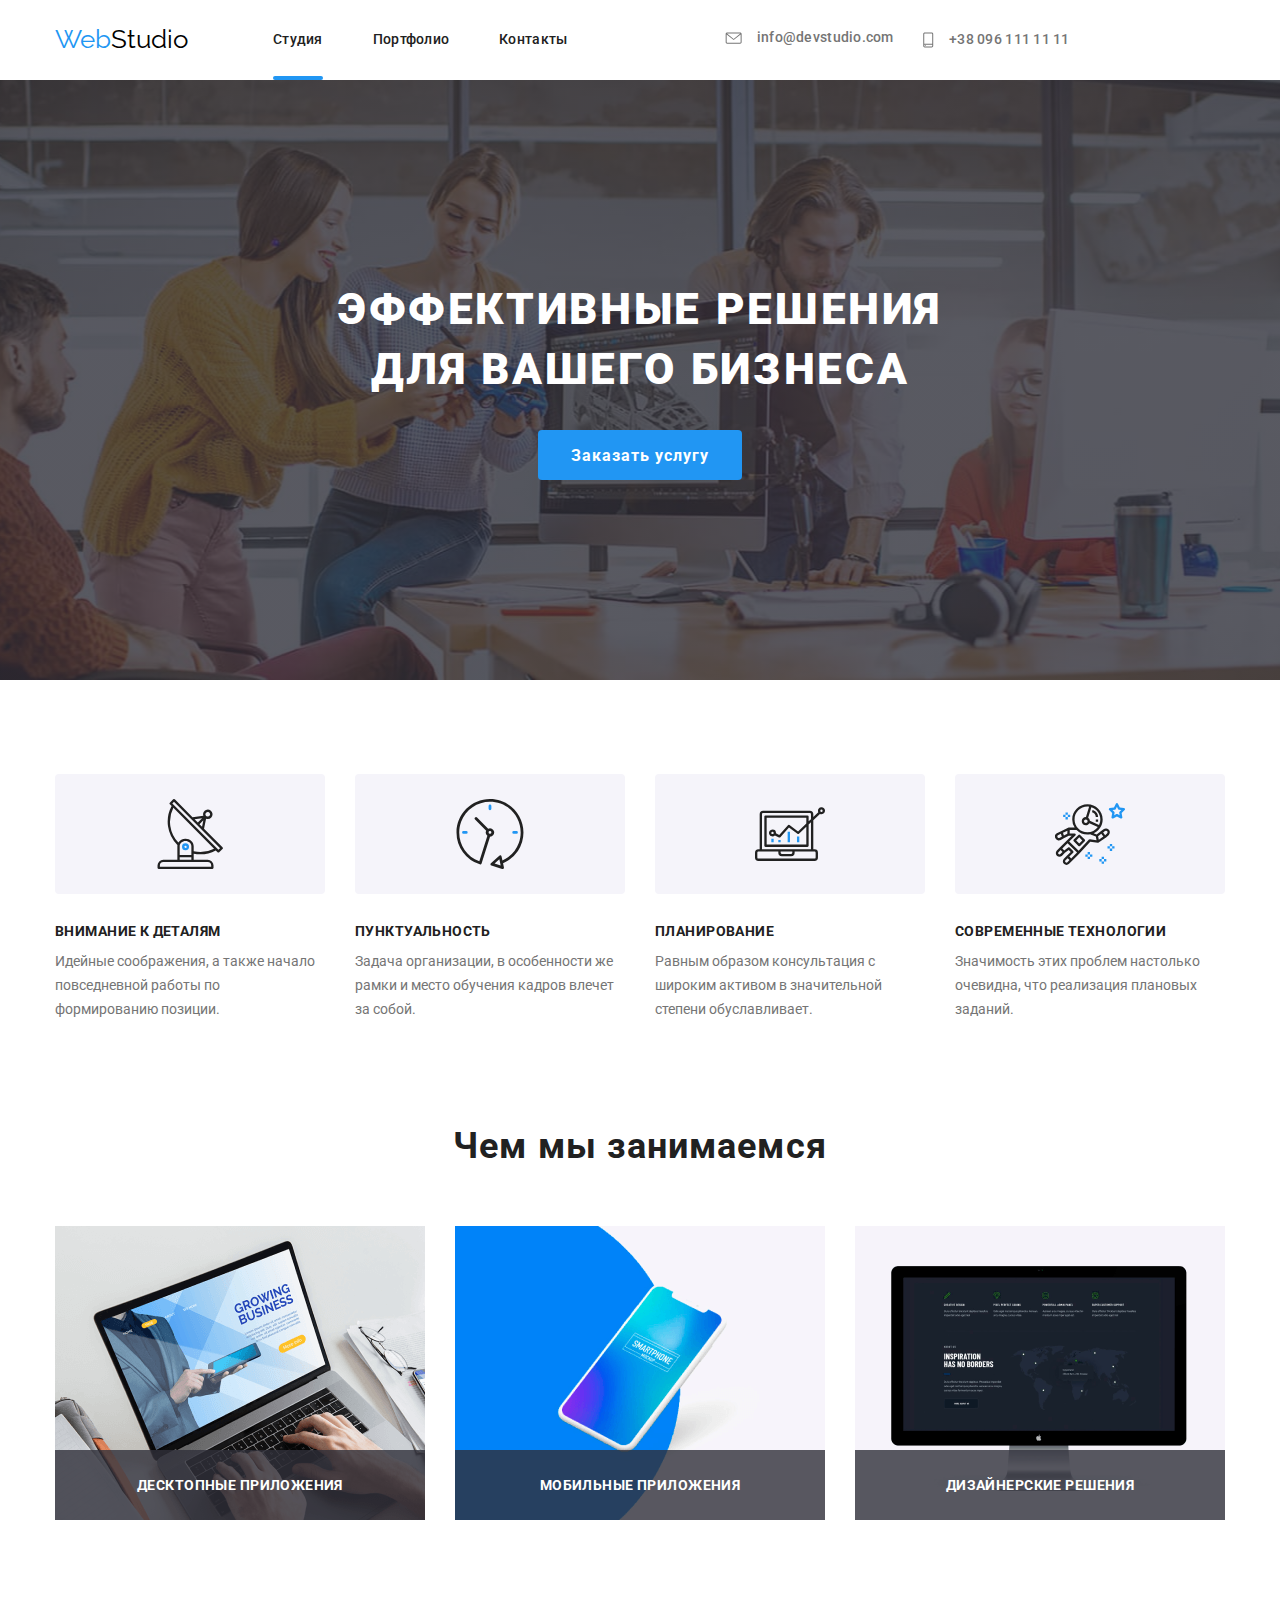
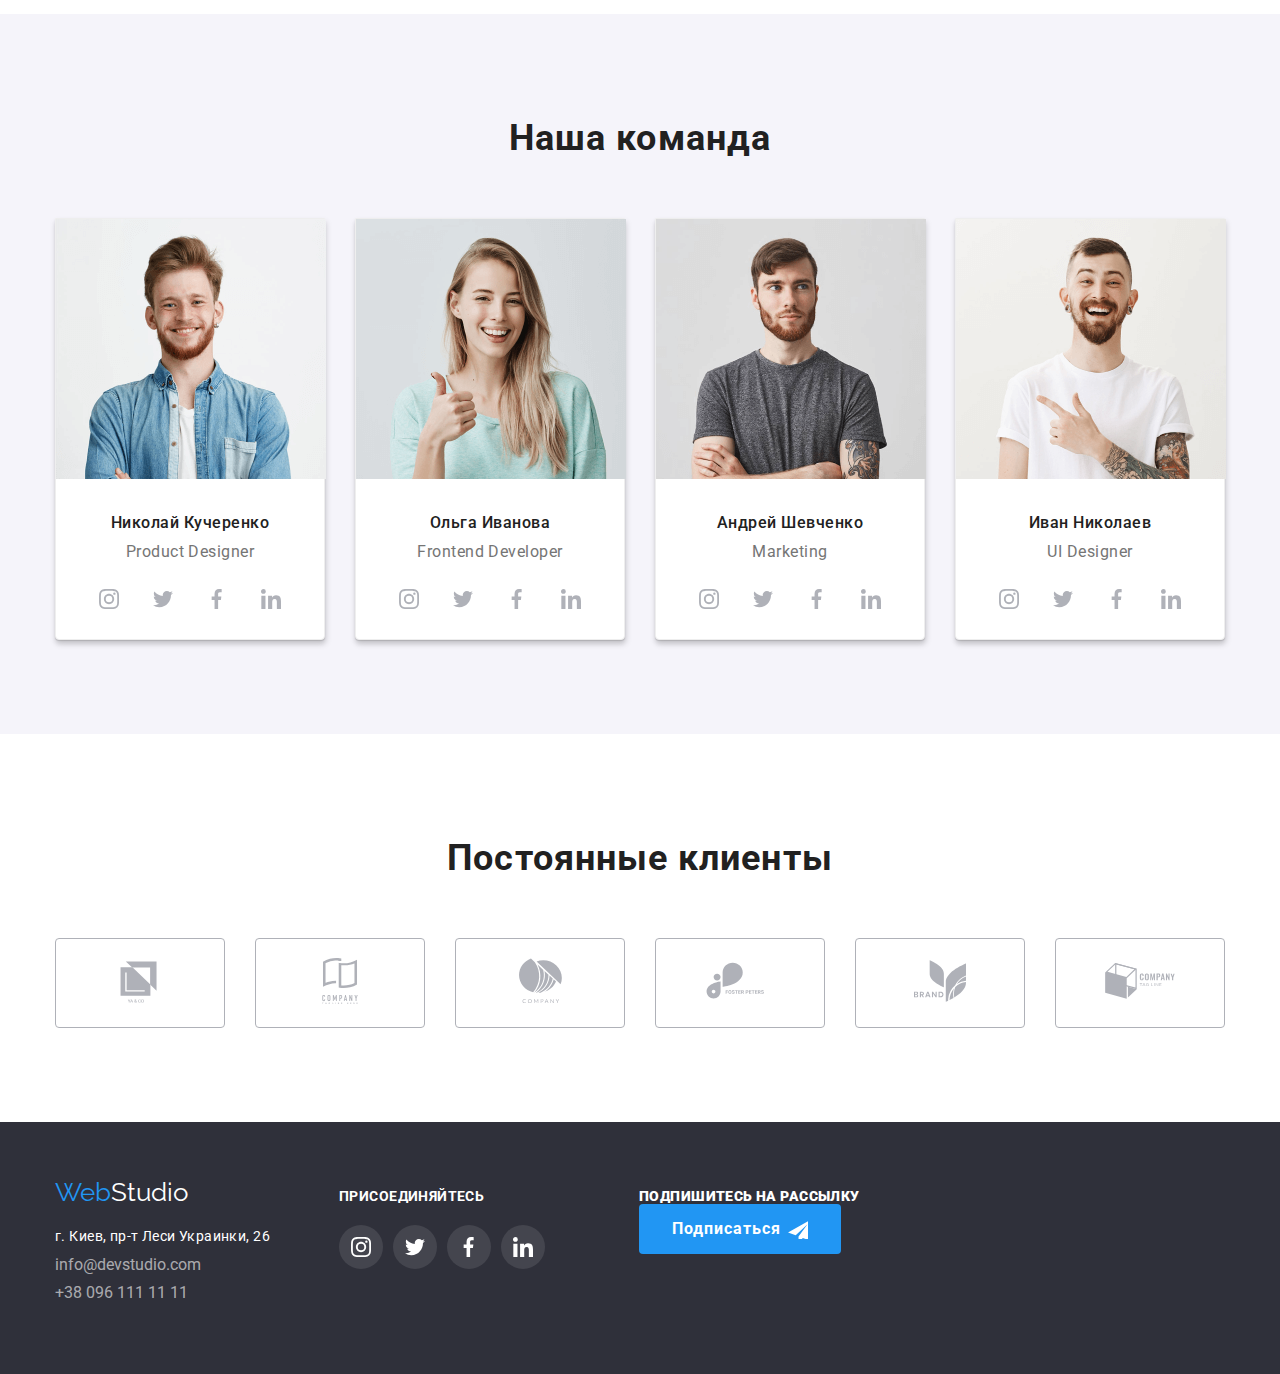
==== index.html @ fd11b3af "Добавляет position и переходы" ====
<!DOCTYPE html>
<html lang="ru">
  <head>
    <meta charset="UTF-8" />
    <meta name="viewport" content="width=device-width, initial-scale=1.0" />
    <title>Module 01</title>
    <link href="https://fonts.googleapis.com/css2?family=Raleway:wght@700&family=Roboto:wght@400;500;700;900&display=swap" rel="stylesheet">
    <link rel="stylesheet" href="./css/normalise.css">
    <link rel="stylesheet" href="./css/styles.css">
  </head>

 <body>
  <header class="header">
      <div class="container main-nav">     
        <nav class="navigation">
           <a class="logo-1" href="./index.html" lang="en"><span class="web">Web</span>Studio</a>
        <!-- Ссылки на другие страницы  -->
         <ul class="navigation-list">
          <li class="navigation-list-item">
            <a class="navigation-list-link hidden" href="./index.html">Студия</a>
          </li>
          <li class="navigation-list-item"> 
            <a class="navigation-list-link" href="./portfolio.html" target="_blank">Портфолио</a>
          </li>
          <li class="navigation-list-item">
            <a class="navigation-list-link" href="./contact">Контакты</a>
          </li>
         </ul>
        </nav>    
        <ul class="auth-nav">
          <li class="address-list">
            <address class="address-list-mail">
            <a class="address-mail" href="mailto:info@devstudio.com" lang="en"><!--<span><img class="address-icon" src="./images/cmc.svg" alt="cmc"></span>-->
              <svg  class="address-icon" width="21" height="17"><use href="./images/sprite.svg#icon-cmc">
              </use>
            </svg>info@devstudio.com</a>
           </address>
          </li>
          <li class="address-list">
            <address class="address-list-tel">
             <a class="address-tel" href="tel:+38096111111"><!--<span><img class="address-icon" src="./images/tel.svg" alt="tel"></span>-->
              <svg class="address-icon" width="15" height="20">
                <use href="./images/sprite.svg#icon-tel">
                </use>
              </svg>+38 096 111 11 11</a>
            </address>
          </li>
        </ul>
      </div>
  </header>
  <main>
      <!--hero секция-->      
   <section class="hero">
      <!--<img class="hero-img" src="./images/h1img.png" alt="Сотрудники">-->
    <div class="container">
      <h1 class="hero-title">Эффективные решения<br />для вашего бизнеса</h1>
      <button class="button">Заказать услугу</button> 
    </div>
   </section> 
   <section class="section nopad">
     <div class="container"> 
       <h2 hidden>Важные акценты</h2>
         <ul class="element-list">
          <li class="element-item">
            <div class="element-item-pic"><!--<img class="element-pic" src="./images/Vector.svg" alt="спутник" />-->
              <svg class="element-pic">
                <use href="./images/sprite.svg#icon-Group">
              </use>
              </svg>
            </div> 
            <h3 class="subject" >Внимание к деталям</h3>
            <p class="text">
              Идейные соображения, а также начало повседневной работы по
              формированию позиции.
            </p>
          </li>
          <li class="element-item">
            <div class="element-item-pic"><!--<img class="element-pic" src="./images/time.svg" alt="время" />-->
            <svg class="element-pic">
              <use href="./images/sprite.svg#icon-clock"></use>
            </svg>
            </div>
            <h3 class="subject">Пунктуальность</h3>
            <p class="text">
              Задача организации, в особенности же рамки и место обучения кадров
              влечет за собой.
            </p>
          </li>
          <li class="element-item">
            <div class="element-item-pic"><!--<img class="element-pic" src="./images/grafik.svg" alt="график" />-->
              <svg class="element-pic">
                <use href="./images/sprite.svg#icon-diagram"></use>
              </svg>
              </div>
            <h3 class="subject">Планирование</h3>
            <p class="text">
              Равным образом консультация с широким активом в значительной
              степени обуславливает.
            </p>
          </li>
          <li class="element-item">
            <div class="element-item-pic"><!--<img class="element-pic" src="./images/kosmos.svg" alt="космос" />-->
              <svg class="element-pic">
                <use href="./images/sprite.svg#icon-astronaut"></use>
              </svg>
            </div>
            <h3 class="subject">Современные технологии</h3>
            <p class="text">
              Значимость этих проблем настолько очевидна, что реализация
              плановых заданий.
            </p>
          </li>
        </ul>
     </div> 
         
   </section>
   <!--Чем мы занимаемся-->
   <section class="section">
     <div class="container">
        <h2 class="title">Чем мы занимаемся</h2>
          <ul class="expert">
            <li class="expert-list">
              <a class="expert-item" href="#">
                <img src="./images/img.png" alt="ноутбук"/>
               <p class="subtitle">Десктопные приложения</p>
              </a>
            </li>
            <li class="expert-list">
              <a class="expert-item" href="#"
                ><img src="./images/box.png" alt="смартфон"/>
               <p class="subtitle">Мобильные приложения</p>
              </a>
            </li>
            <li class="expert-list">
              <a class="expert-item" href="#"
                ><img src="./images/dizain.png" alt="экран"/>
               <p class="subtitle">Дизайнерские решения</p>
              </a>
            </li>
          </ul>
        </div>

   </section>
      <!--Наша команда-->
   <section class="section color">
      <div class="container">   
        <h2 class="title">Наша команда</h2>
          <ul class="komand-list">
            <li class="komand-list-item">
              <img class="komand-list-item-img" src="./images/nk.png" alt="Николай Кучеренко" />
              <h3 class="title-name">Николай Кучеренко</h3>
              <p class="title-desc-list" lang="en">Product Designer</p>
              <ul class="social-links ">
                <li class="link"><a href="#" class="social-link-item" aria-label="иконка инстаграм">
                  <!--<img src="./images/instagram.svg" alt=""/>-->
                  <svg class="social-link-svg">
                    <use href="./images/sprite.svg#icon-instagram"></use>
                  </svg>
                </a>
              </li>
                <li class="link"><a href="#" class="social-link-item" aria-label="иконка твиттер">
                  <!--<img src="./images/twitter1.svg" alt=""/>-->
                  <svg class="social-link-svg">
                    <use href="./images/sprite.svg#icon-twitter"></use>
                  </svg>
                </a></li>
                <li class="link"><a href="#" class="social-link-item" aria-label="иконка фейсбук">
                  <!--<img src="./images/facebook.svg" alt=""/>-->
                  <svg class="social-link-svg">
                    <use href="./images/sprite.svg#icon-facebook"></use>
                  </svg>
                 </a>
                </li>
                <li class="link"><a href="#" class="social-link-item" aria-label="иконка ликедин">
                  <!--<img src="./images/linkedin.svg" alt=""/>-->
                  <svg class="social-link-svg">
                    <use href="./images/sprite.svg#icon-linkedin"></use>
                  </svg>
                </a>
              </li>
              </ul>
            </li>
            <li class="komand-list-item">
              <img class="komand-list-item-img" src="./images/oi.png" alt="Ольга Иванова" />
              <h3 class="title-name" >Ольга Иванова</h3>
              <p class="title-desc-list" lang="en">Frontend Developer</p>
              <ul class="social-links komand">
              <li class="link"><a href="#" class="social-link-item" aria-label="иконка инстаграм">
                  <!--<img src="./images/instagram.svg" alt=""/>-->
                  <svg class="social-link-svg">
                    <use href="./images/sprite.svg#icon-instagram"></use>
                  </svg>
                </a>
              </li>
              <li class="link"><a href="#" class="social-link-item" aria-label="иконка твиттер">
                  <!--<img src="./images/twitter1.svg" alt=""/>-->
                  <svg class="social-link-svg">
                    <use href="./images/sprite.svg#icon-twitter"></use>
                  </svg>
                </a></li>
              <li class="link"><a href="#" class="social-link-item" aria-label="иконка фейсбук">
                  <!--<img src="./images/facebook.svg" alt=""/>-->
                  <svg class="social-link-svg">
                    <use href="./images/sprite.svg#icon-facebook"></use>
                  </svg>
                </a></li>
              <li class="link"><a href="#" class="social-link-item" aria-label="иконка ликедин">
                  <!--<img src="./images/linkedin.svg" alt=""/>-->
                  <svg class="social-link-svg">
                    <use href="./images/sprite.svg#icon-linkedin"></use>
                  </svg>
                </a>
              </li>
              </ul>
            </li>
            <li class="komand-list-item">
              <img class="komand-list-item-img" src="./images/ash.png" alt="Андрей Шевченко" />
              <h3 class="title-name">Андрей Шевченко</h3>
              <p class="title-desc-list" lang="en">Marketing</p>
              <ul class="social-links ">
                <li class="link"><a href="#" class="social-link-item" aria-label="иконка инстаграм">
                    <!--<img src="./images/instagram.svg" alt=""/>-->
                    <svg class="social-link-svg">
                      <use href="./images/sprite.svg#icon-instagram"></use>
                    </svg>
                  </a>
                </li>
                <li class="link"><a href="#" class="social-link-item" aria-label="иконка твиттер">
                    <!--<img src="./images/twitter1.svg" alt=""/>-->
                    <svg class="social-link-svg">
                      <use href="./images/sprite.svg#icon-twitter"></use>
                    </svg>
                  </a></li>
                <li class="link"><a href="#" class="social-link-item" aria-label="иконка фейсбук">
                    <!--<img src="./images/facebook.svg" alt=""/>-->
                    <svg class="social-link-svg">
                      <use href="./images/sprite.svg#icon-facebook"></use>
                    </svg>
                  </a></li>
                <li class="link"><a href="#" class="social-link-item" aria-label="иконка ликедин">
                    <!--<img src="./images/linkedin.svg" alt=""/>-->
                    <svg class="social-link-svg">
                      <use href="./images/sprite.svg#icon-linkedin"></use>
                    </svg>
                  </a>
                </li>
                </ul>
                </li>
            <li class="komand-list-item">
              <img class="komand-list-item-img" src="./images/in.png" alt="Иван Николаев"/>
              <h3 class="title-name">Иван Николаев</h3>
              <p class="title-desc-list" lang="en">UI Designer</p>
              <ul class="social-links">
                <li class="link"><a href="#" class="social-link-item" aria-label="иконка инстаграм">
                    <!--<img src="./images/instagram.svg" alt=""/>-->
                    <svg class="social-link-svg">
                      <use href="./images/sprite.svg#icon-instagram"></use>
                    </svg>
                  </a>
                </li>
                <li class="link"><a href="#" class="social-link-item" aria-label="иконка твиттер">
                    <!--<img src="./images/twitter1.svg" alt=""/>-->
                    <svg class="social-link-svg">
                      <use href="./images/sprite.svg#icon-twitter"></use>
                    </svg>
                  </a>
                </li>
                <li class="link"><a href="#" class="social-link-item" aria-label="иконка фейсбук">
                    <!--<img src="./images/facebook.svg" alt=""/>-->
                    <svg class="social-link-svg">
                      <use href="./images/sprite.svg#icon-facebook"></use>
                    </svg>
                  </a></li>
                <li class="link"><a href="#" class="social-link-item" aria-label="иконка ликедин">
                    <!--<img src="./images/linkedin.svg" alt=""/>-->
                    <svg class="social-link-svg">
                      <use href="./images/sprite.svg#icon-linkedin"></use>
                    </svg>
                  </a>
                </li>
              </ul>
            </li>
          </ul>
        </div>
     
   </section>
         <!--Постоянные клиенты-->
   <section class="section">
        <div class="container">
          <h2 class="title">Постоянные клиенты</h2>
        <ul class="client">
          <li class="client-item">
            <a class="client-item-a" href="#"></a>
            <!--<img src="./images/Client1.svg" alt="клиент1"/>-->
            <svg class="client-item-svg" width="44" height="49">
              <use href="./images/sprite.svg#icon-Client1" ></use>
            </svg>
            </a>
          </li>
          <li class="client-item">
            <a class="client-item-a" href="#">
              <!--<img src="./images/Client2.svg" alt="клиент2"/>-->
              <svg class="client-item-svg" width="46" height="52">
                <use href="./images/sprite.svg#icon-Client2"></use>
              </svg>
            </a>
          </li>
          <li class="client-item">
            <a class="client-item-a" href="#">
            <!--<img src="./images/Client3.svg" alt="клиент3"/>-->
            <svg class="client-item-svg" width="45" height="50">
              <use href="./images/sprite.svg#icon-Client3"></use>
            </svg>
            </a>
          </li>
          <li class="client-item">
            <a class="client-item-a" href="#">
             <!-- ><img src="./images/Client4.svg" alt="клиент4"/>-->
            <svg class="client-item-svg" width="105" height="68">
              <use href="./images/sprite.svg#icon-Client4"></use>
            </svg>
          </a>
          </li>
          <li class="client-item">
            <a class="client-item-a" href="#">
             <!--<img src="./images/Client5.svg" alt="клиент5"/>-->
            <svg class="client-item-svg" width="64" height="52">
              <use href="./images/sprite.svg#icon-Client5"></use>
            </svg>
            </a>
          </li>
          <li class="client-item">
            <a class="client-item-a" href="#">
              <!--<img src="./images/Client6.svg" alt="клиент6"/>-->
              <svg class="client-item-svg" width="120" height="70">
                <use href="./images/sprite.svg#icon-Client6"></use>
              </svg>
            </a>
          </li>
        </ul>
        </div>  
   </section>
  </main>      
 </body> 

  <footer class="footer">
    <div class="container footer-nav">
      <div class="wrapper-footer">
      <div class="footer-logo">
        <a class="logo-2" href="./index.html" lang="en"><span class="web">Web</span>Studio</a>
      </div>
        <ul class="footer-address">
          <li class="address-item"><address class="address-item-kiev">г. Киев, пр-т Леси Украинки, 26</address></li>
          <li class="address-item">
            <address class="footer-address-list">
              <a class="footer-address-mail" href="mailto:info@devstudio.com">info@devstudio.com</a>
            </address>
          </li>
          <li class="address-item">
            <address class="footer-address-list">
              <a class="footer-address-tel" href="tel:+38096111111">+38 096 111 11 11</a>
            </address>
          </li>
        </ul>
      </div>
      <div class="footer-social">
        <h2 class="join">присоединяйтесь</h2>
        <ul class="social-links">
          <li class="link"><a href="#" class="footer-social-link-item" aria-label="иконка инстаграм">
              <!--<img src="./images/instagram.svg" alt=""/>-->
              <svg class="footer-social-link-svg">
                <use href="./images/sprite.svg#icon-instagram"></use>
              </svg>
            </a>
          </li>
          <li class="link"><a href="#" class="footer-social-link-item" aria-label="иконка твиттер">
              <!--<img src="./images/twitter1.svg" alt=""/>-->
              <svg class="footer-social-link-svg">
                <use href="./images/sprite.svg#icon-twitter"></use>
              </svg>
            </a>
          </li>
          <li class="link"><a href="#" class="footer-social-link-item" aria-label="иконка фейсбук">
              <!--<img src="./images/facebook.svg" alt=""/>-->
              <svg class="footer-social-link-svg">
                <use href="./images/sprite.svg#icon-facebook"></use>
              </svg>
            </a></li>
          <li class="link"><a href="#" class="footer-social-link-item" aria-label="иконка ликедин">
              <!--<img src="./images/linkedin.svg" alt=""/>-->
              <svg class="footer-social-link-svg">
                <use href="./images/sprite.svg#icon-linkedin"></use>
              </svg>
            </a>
          </li>
        </ul>
      </div>
    <div class="aside">
      <b>Подпишитесь на рассылку</b>
       <ul>
         <li></li>
        <li><button class="button-icon-cmc">Подписаться</button></li>
      </ul>
    </div>
    </div>
  </footer>
 </body>
</html>
---- css/normalise.css ----
/ *! normalize.css v8.0.1 | MIT Лицензия | github.com/necolas/normalize.css * /

/ * Документ
   ================================================== ======================== * /

/ **
 * 1. Исправьте высоту строки во всех браузерах.
 * 2. Запрет на изменение размера шрифта после изменения ориентации в iOS.
 * /

html {
  высота строки : 1,15 ; / * 1 * /
  -webkit-text-size-Adjust : 100 % ; / * 2 * /
}

/ * Разделы
   ================================================== ======================== * /

/ **
 * Удалите поля во всех браузерах.
 * /

тело {
  поле : 0 ;
}

/ **
 * Визуально отображать элемент `main` в IE.
 * /

main {
  дисплей : блок;
}

/ **
 * Исправьте размер шрифта и поля для элементов `h1` в разделе` и
 контексты * article` в Chrome, Firefox и Safari.
 * /

h1 {
  размер шрифта : 2 em ;
  маржа : 0,67 em  0 ;
}

/ * Группировка контента
   ================================================== ======================== * /

/ **
 * 1. Добавьте правильный размер окна в Firefox.
 * 2. Показать переполнение в Edge и IE.
 * /

час {
  размер блока : блок содержимого; / * 1 * /
  высота : 0 ; / * 1 * /
  переполнение : видимое; / * 2 * /
}

/ **
 * 1. Исправьте наследование и масштабирование размера шрифта во всех браузерах.
 * 2. Исправьте нечетный размер шрифта `em` во всех браузерах.
 * /

до {
  семейство шрифтов : monospace , monospace; / * 1 * /
  размер шрифта : 1 эм ; / * 2 * /
}

/ * Семантика текстового уровня
   ================================================== ======================== * /

/ **
 * Удалить серый фон на активных ссылках в IE 10.
 * /

{
  цвет фона : прозрачный;
}

/ **
 * 1. Снимите нижнюю границу в Chrome 57-
 * 2. Добавьте правильное оформление текста в Chrome, Edge, IE, Opera и Safari.
 * /

abbr [ title ] {
  граница снизу : нет; / * 1 * /
  текстовое оформление : подчеркивание; / * 2 * /
  текстовое оформление : подчеркнуто пунктирной; / * 2 * /
}

/ **
 * Добавьте правильный вес шрифта в Chrome, Edge и Safari.
 * /

б ,
сильный {
  Вес шрифта : смелее;
}

/ **
 * 1. Исправьте наследование и масштабирование размера шрифта во всех браузерах.
 * 2. Исправьте нечетный размер шрифта `em` во всех браузерах.
 * /

код ,
КБД ,
образец {
  семейство шрифтов : monospace , monospace; / * 1 * /
  размер шрифта : 1 эм ; / * 2 * /
}

/ **
 * Добавьте правильный размер шрифта во всех браузерах.
 * /

маленький {
  размер шрифта : 80 % ;
}

/ **
 * Не допускайте, чтобы элементы `sub` и` sup` влияли на высоту строки в
 * все браузеры.
 * /

суб ,
sup {
  размер шрифта : 75 % ;
  высота строки : 0 ;
  положение : относительное;
  выравнивание по вертикали : базовая линия;
}

sub {
  нижняя часть : -0,25 мкм ;
}

sup {
  верх : -0,5 эм ;
}

/ * Встроенный контент
   ================================================== ======================== * /

/ **
 * Убрать границу с изображениями внутри ссылок в IE 10.
 * /

img {
  стиль границы : нет;
}

/ * Формы
   ================================================== ======================== * /

/ **
 * 1. Изменить стили шрифта во всех браузерах.
 * 2. Удалите поля в Firefox и Safari.
 * /

кнопка ,
вход ,
optgroup ,
выберите ,
textarea {
  семейство шрифтов : наследовать; / * 1 * /
  размер шрифта : 100 % ; / * 1 * /
  высота строки : 1,15 ; / * 1 * /
  поле : 0 ; / * 2 * /
}

/ **
 * Показать переполнение в IE.
 * 1. Показать переполнение в Edge.
 * /

кнопка ,
вход { / * 1 * /
  переполнение : видимое;
}

/ **
 * Убрать наследование преобразования текста в Edge, Firefox и IE.
 * 1. Убрать наследование преобразования текста в Firefox.
 * /

кнопка ,
выберите { / * 1 * /
  преобразование текста : нет;
}

/ **
 * Исправьте невозможность стилизовать кликабельные типы в iOS и Safari.
 * /

кнопка ,
[ type = "button" ] ,
[ type = "reset" ] ,
[ type = "submit" ] {
  -webkit-внешний вид : кнопка;
}

/ **
 * Удалите внутреннюю границу и отступы в Firefox.
 * /

кнопка :: -moz-focus-inner ,
[ type = "button" ] :: -moz-focus-inner ,
[ type = "reset" ] :: -moz-focus-inner ,
[ type = "submit" ] :: -moz-focus-inner {
  стиль границы : нет;
  отступы : 0 ;
}

/ **
 * Восстановление стилей фокуса, не заданных предыдущим правилом.
 * /

кнопка : -моз-фокусировка ,
[ type = "button" ]: -moz-focusring ,
[ type = "reset" ]: -moz-focusring ,
[ type = "submit" ]: -moz-focusring {
  очертить : 1 точек пунктир ButtonText;
}

/ **
 * Исправьте отступы в Firefox.
 * /

fieldset {
  обивка : 0,35 ет  0,75 ет  0,625 ет ;
}

/ **
 * 1. Исправьте перенос текста в Edge и IE.
 * 2. Исправьте наследование цвета от элементов `fieldset` в IE.
 * 3. Удалите отступы, чтобы разработчики не были пойманы, когда они обнуляют
 * `fieldset` элементы во всех браузерах.
 * /

легенда {
  размер коробки : бордюр; / * 1 * /
  цвет : наследовать; / * 2 * /
  дисплей : стол; / * 1 * /
  максимальная ширина : 100 % ; / * 1 * /
  отступы : 0 ; / * 3 * /
  пустое пространство : нормальное; / * 1 * /
}

/ **
 * Добавьте правильное вертикальное выравнивание в Chrome, Firefox и Opera.
 * /

прогресс {
  выравнивание по вертикали : базовая линия;
}

/ **
 * Удалите вертикальную полосу прокрутки по умолчанию в IE 10+.
 * /

textarea {
  переполнение : авто;
}

/ **
 * 1. Добавьте правильный размер окна в IE 10.
 * 2. Удалите отступы в IE 10.
 * /

[ type = "checkbox" ] ,
[ type = "radio" ] {
  размер коробки : бордюр; / * 1 * /
  отступы : 0 ; / * 2 * /
}

/ **
 * Исправьте стиль курсора кнопок увеличения и уменьшения в Chrome.
 * /

[ type = "number" ] :: -webkit-inner-spin-button ,
[ type = "number" ] :: -webkit-external-spin-button {
  высота : авто;
}

/ **
 * 1. Исправьте странный вид в Chrome и Safari.
 * 2. Исправьте стиль контура в Safari.
 * /

[ type = "search" ] {
  -webkit-внешний вид : текстовое поле; / * 1 * /
  смещение контура: -2px; / * 2 * /
}

/ **
 * Удалите внутренние отступы в Chrome и Safari на macOS.
 * /

[ type = "search" ] :: -webkit-search-украшение {
  внешний вид : нет;
}

/ **
 * 1. Исправьте невозможность стилизовать кликабельные типы в iOS и Safari.
 * 2. Измените свойства шрифта на «наследовать» в Safari.
 * /

:: -webkit-file-upload-button {
  -webkit-внешний вид : кнопка; / * 1 * /
  шрифт : наследовать; / * 2 * /
}

/ * Интерактивный
   ================================================== ======================== * /

/ *
 * Добавьте правильное отображение в Edge, IE 10+ и Firefox.
 * /

подробности {
  дисплей : блок;
}

/ *
 * Добавьте правильный дисплей во всех браузерах.
 * /

резюме {
  дисплей : элемент списка;
}

/ * Разное
   ================================================== ======================== * /

/ **
 * Добавьте правильный дисплей в IE 10+.
 * /

шаблон {
  дисплей : нет;
}

/ **
 * Добавьте правильный дисплей в IE 10.
 * /

[ скрыто ] {
  дисплей : нет;
}
---- css/styles.css ----
/*tel
title{color:#FFFFFF} 
Raleway Bold, Roboto-Medium,Black,Bold,Regular 
 */
* {
  text-decoration: none;
  list-style: none;
  font-family: Roboto;
  font-style: normal;
  margin: 0;
  padding: 0;
}
html {
  box-sizing: border-box;
}

*,
*::before,
*::after {
  box-sizing: inherit;
}

:root {
  --main-font: Roboto;
  --logo-font: Raleway;
  --title-dark-color: #212121;
  --text-dark-theme-color: rgba(255, 255, 255, 0.6);
  --title-text-color: #757575;
  --logo-color: #000000;
  --accent-color: #2196f3;
  --text-fon: #ffffff;
  --timing-function: cubic-bezier(0.4, 0, 0.2, 1);
}

.body {
  font-family: var(--main-font);
  background-color: var(--text-fon);
  color: var(--title-text-color);
}
/* header:лого(лого2 белый,страницы*/
.logo-1 {
  font-family: var(--logo-font);
  font-size: 26px;
  line-height: 0.84;
  color: var(--logo-color);
}
.web {
  font-family: Raleway;
  font-size: 26px;
  line-height: 0.84;
  color: var(--accent-color);
}
/*.logo-1{
    margin-right: 85px;
}*/
/* display: inline-block;
 border-radius: 3px;
  background-color: teal;
  color: white;*/

.container {
  width: 1200px;
  padding-left: 15px;
  padding-right: 15px;
  margin-left: auto;
  margin-right: auto;
}

.navigation {
  display: flex;
  align-items: center;
}

.navigation-list .navigation-list-link {
  display: block;
  align-items: center;
  padding-top: 32px;
  padding-bottom: 32px;
  padding-right: 0;
}
.navigation-list {
  display: flex;
  margin-left: 85px;
}
/*background: #2196F3;
border-radius: 2px;*/
.navigation-list-link {
  position: relative;
  color: var(--title-dark-color);

  transition: color 250ms var(--timing-function);
}
.navigation-list-link.hidden::after {
  position: absolute;
  bottom: 0;
  left: 0;
  display: block;
  content: "";
  width: 100%;
  margin-left: auto;
  margin-right: auto;
  height: 4px;
  background-color: var(--accent-color);
  border-radius: 2px;
  /*opacity: 0;*/
}
/*.navigation-list-link:hover::after {
  background-color: var(--accent-color);
}*/
.navigation-list-item:not(:last-child) {
  margin-right: 50px;
}
.navigation-list-link,
.address-list {
  font-weight: 500;
  font-size: 14px;
  line-height: 1.14;
  letter-spacing: 0.02em;
}

.address-mail,
.address-tel {
  display: flex;
  justify-content: center;
  align-items: center;
  color: var(--title-text-color);
  transition: color 250ms var(--timing-function);
  /*fill 250ms var(--timing-function);*/
}

/*выравнивание адреса*/
.main-nav {
  display: flex;
  align-items: center;
}

.auth-nav {
  display: flex;
  margin: auto;
}

.auth-nav .address-list + .address-list {
  margin-left: 27.24px;
}
.address-mail:hover .address-icon,
.address-tel:hover .address-icon {
  fill: var(--accent-color);
}
.navigation-list-link:hover,
.navigation-list-link:focus,
.address-mail:hover,
.address-mail:focus,
.address-tel:hover,
.address-tel:focus {
  color: var(--accent-color);
}
.address-icon {
  margin-right: 13px;
  fill: var(--title-text-color);
  transition: fill 250ms var(--timing-function);
}
/*.address-icon {
  margin-right: 12.78px;
  color: var(--accent-color);
}*/

/*заглавная*/
.hero {
  max-width: 1600px;
  min-height: 600px;
  margin-left: auto;
  margin-right: auto;
  padding-top: 200px;
  padding-bottom: 200px;

  /*border: 1px solid #000000;*/
  box-sizing: border-box;
  text-align: center;

  background-color: var(--logo-color);
  background-image: linear-gradient(
      to right,
      rgba(47, 48, 58, 0.8),
      rgba(47, 48, 58, 0.8)
    ),
    url("../images/komandaimg.jpg");
  background-repeat: no-repeat;
  background-position: center;
  background-size: cover;
}

.hero-title {
  font-weight: 900;
  font-size: 44px;
  line-height: 1.36;
  color: var(--text-fon);
  letter-spacing: 0.06em;
  text-transform: uppercase;
  margin-bottom: 30px;
}

.button {
  min-width: 200px;
  height: 50px;
  display: inline-block;
  border: 1px solid transparent;
  padding: 10px 32px;
  border-radius: 4px;
  background-color: var(--accent-color);
  color: var(--text-fon);
  font-weight: bold;
  font-size: 16px;
  line-height: 1.87;
  align-items: center;
  text-align: center;
  letter-spacing: 0.06em;
  transition: background-color 250ms var(--timing-function),
    box-shadow 250ms var(--timing-function),
    border-radius 250ms var(--timing-function);
}

.button:hover,
.button:focus {
  background-color: #188ce8;
  box-shadow: 0px 4px 4px rgba(0, 0, 0, 0.15);
  border-radius: 4px;
}

/*Важные акценты*/
.section {
  padding-top: 94px;
  padding-bottom: 94px;
}
.section.nopad {
  padding-top: 94px;
  padding-bottom: 0;
}
.element-list {
  display: flex;
}
.element-item-pic {
  box-sizing: border-box;
  justify-content: center;
  align-content: center;
  width: 270px;
  height: 120px;
  /*content: "";*/
  padding: 25px 100px;
  background: #f5f4fa;
  border-radius: 4px;
  margin-bottom: 30px;
}

.element-pic {
  width: 70px;
  height: 70px;
}
.element-item:not(:last-child) {
  margin-right: 30px;
}

.subject {
  font-weight: bold;
  font-size: 14px;
  line-height: 1.14;
  letter-spacing: 0.03em;
  text-transform: uppercase;
  color: var(--title-dark-color);
  margin-bottom: 10px;
}

.text {
  font-weight: normal;
  font-size: 14px;
  line-height: 1.71;
  color: var(--title-text-color);
}
/*Чем мы занимаемся*/
.expert,
.client {
  display: flex;
}
.expert-list:not(:last-child) {
  margin-right: 30px;
}

.expert-list {
  position: relative;
  width: 370px;
  height: 294px;
}
.subtitle {
  position: absolute;
  bottom: 0;
  left: 0;
  width: 100%;
  height: 70px;
  padding: 27px 82px;

  font-weight: bold;
  font-size: 14px;
  line-height: 1, 14;
  text-align: center;
  letter-spacing: 0.03em;
  background-color: rgba(47, 48, 58, 0.8);
  text-transform: uppercase;
  color: var(--text-fon);
}
/*Постоянные клиенты*/
.title {
  font-weight: bold;
  font-size: 36px;
  margin-bottom: 50px;
  line-height: 1.67;
  text-align: center;
  letter-spacing: 0.03em;
  color: var(--title-dark-color);
}
.client-item {
  width: 170px;
  height: 90px;
  cursor: pointer;
  display: flex;
  justify-content: center;
  align-items: center;
  border: 1px solid #afb1b8;
  box-sizing: border-box;
  border-radius: 4px;
  transition: border 250ms var(--timing-function);
}
.client-item-svg {
  fill: #afb1b8;
  transition: fill 250ms var(--timing-function);
}
/*.client-item-a {
  display: flex;
  justify-content: center;
  align-items: center;
}*/
.client-item-svg:hover,
.client-item-svg:focus {
  fill: var(--accent-color);
}

.client-item:hover,
.client-item:focus {
  border: 1px solid var(--accent-color);
}
.client-item:not(:last-child) {
  margin-right: 30px;
}

/*Наша команда*/
.section.color {
  text-align: center;
  background: #f5f4fa;
}

.komand-list {
  display: flex;
  justify-content: center;
}
.komand-list-item {
  width: 270px;
  height: 422px;
  background: #ffffff;
  border: 1px solid #eeeeee;
  box-sizing: border-box;
  box-shadow: 1px 4px 6px rgba(0, 0, 0, 0.16), 0px 4px 4px rgba(0, 0, 0, 0.06),
    0px 1px 1px rgba(0, 0, 0, 0.12);
  border-radius: 0px 0px 4px 4px;
}
.komand-list-item-img {
  margin-bottom: 30px;
}
.komand-list-item:not(:last-child) {
  margin-right: 30px;
}
.title-name {
  font-weight: 500;
  font-size: 16px;
  line-height: 1.19;
  margin-bottom: 10px;
  text-align: center;
  letter-spacing: 0.03em;
  color: var(--title-dark-color);
}
.title-desc-list {
  font-weight: normal;
  font-size: 16px;
  line-height: 1.19;
  margin-bottom: 16px;
  text-align: center;
  letter-spacing: 0.03em;
  color: var(--title-text-color);
}
/*соц.ссылка команда*/

.social-links {
  display: flex;
  justify-content: center;
}

/*.link:hover,
.link:focus {
  background: var(--accent-color);
  color: var(--accent-color);
}*/
.social-link-item:hover .social-link-svg,
.social-link-item:focus .social-link-svg {
  fill: var(--text-fon);
}
.social-link-item {
  display: flex;
  justify-content: center;
  align-items: center;
  width: 44px;
  height: 44px;
  padding: 12px;
  border-radius: 50%;
  background-color: var(--text-fon);

  transition: background-color 250ms var(--timing-function);
}
.social-link-item:hover,
.social-link-item:focus,
.footer-social-link-item:hover,
.footer-social-link-item:focus {
  background-color: var(--accent-color);
}
.social-link-svg {
  width: 20px;
  height: 20px;
  fill: #afb1b8;
  transition: fill 250ms var(--timing-function);
}
.link:not(:last-child) {
  margin-right: 10px;
}
/*
.icon-inst {
  display: inline-block;
  height: 44px;
  padding: 12px;

  background-color: rgba(255, 255, 255, 0.1);
  background-image: url("../images/instagrambl.svg");
  background-size: 20px;
  background-repeat: no-repeat;
  background-position: center;
  border-radius: 50%;
}
.icon-twitter {
  display: inline-block;
  height: 44px;
  padding: 12px;
  background-color: rgba(255, 255, 255, 0.1);
  background-image: url("../images/twitterbl.svg");
  background-size: 20px;
  background-repeat: no-repeat;
  background-position: center;
  border-radius: 50%;
}
.icon-facebook {
  display: inline-block;
  height: 44px;
  padding: 12px;
  background-color: rgba(255, 255, 255, 0.1);
  background-image: url("../images/facebookbl.svg");
  background-size: 10px;
  background-repeat: no-repeat;
  background-position: center;
  border-radius: 50%;
}
.icon-linkedin {
  display: inline-block;
  height: 44px;
  padding: 12px;
  background-color: rgba(255, 255, 255, 0.1);
  background-image: url("../images/linkedinbl.svg");
  background-size: 20px;
  background-repeat: no-repeat;
  background-position: center;
  border-radius: 50%;
}*/
/*подвал*/

.footer {
  height: 252px;
  background: #2f303a;
}
.wrapper-footer {
  margin-right: 69px;
}
.footer-social {
  margin-right: 94px;
}
.footer-social-link-item {
  display: inline-block;
  width: 44px;
  height: 44px;
  padding: 12px;
  border-radius: 50%;
  background-color: rgba(255, 255, 255, 0.1);

  transition: background-color 250ms var(--timing-function);
}

.footer-social-link-svg {
  width: 20px;
  height: 20px;
  fill: var(--text-fon);
}
.aside {
  font-weight: bold;
  font-size: 14px;
  line-height: 1, 14;
  letter-spacing: 0.03em;
  text-transform: uppercase;
  color: var(--text-fon);
}
.button-icon-cmc {
  min-width: 200px;
  height: 50px;
  display: inline-flex;
  align-items: center;
  border: 1px solid transparent;
  padding: 10px 32px;
  border-radius: 4px;
  background-color: var(--accent-color);
  color: var(--text-fon);
  font-weight: bold;
  font-size: 16px;
  line-height: 1.87;
  align-items: center;
  text-align: center;
  letter-spacing: 0.06em;
}
.button-icon-cmc::after {
  display: block;
  content: "";
  width: 20px;
  height: 20px;
  margin-left: 7.5px;
  background-color: var(--accent-color);
  background-image: url("../images/iconcmc.svg");
}
.footer-nav {
  display: flex;
  align-items: baseline;
  /*justify-content: ;*/
  padding-top: 60px;
  padding-bottom: 60px;
}
.address-item-kiev {
  height: 21px;
  font-weight: normal;
  font-size: 14px;
  line-height: 1.71;
  letter-spacing: 0.03em;
  color: var(--text-fon);
}
.logo-2 {
  font-family: var(--logo-font);
  font-size: 26px;
  line-height: 0.84;
  color: var(--text-fon);
}

.footer-logo {
  margin-bottom: 20px;
}
.address-item:not(:last-child) {
  margin-bottom: 9px;
}
.footer-address-mail,
.footer-address-tel {
  color: var(--text-dark-theme-color);
}
.join {
  font-weight: bold;
  font-size: 14px;
  line-height: 1.14;
  margin-bottom: 20px;
  letter-spacing: 0.03em;
  text-transform: uppercase;
  color: var(--text-fon);
}

/*портфолио*/
.header.portfolio {
  border-bottom: 1px solid #ececec;
}

.portfolio-main {
  padding-top: 94px;
  padding-bottom: 94px;
}
.button-link {
  font-weight: 500;
  font-size: 16px;
  line-height: 1.62;
  display: inline-block;
  border: 1px solid transparent;
  border-radius: 4px;
  padding: 6px 22px;
  text-align: center;
  letter-spacing: 0.03em;
  background: #f5f4fa;
  color: var(--title-dark-color);
  transition: background-color 250ms var(--timing-function),
    color 250ms var(--timing-function), box-shadow 250ms var(--timing-function);
}
.button-link:hover,
.button-link:focus {
  background-color: var(--accent-color);
  color: var(--text-fon);
  box-shadow: 0px 2px 2px rgba(0, 0, 0, 0.12), 0px 1px 2px rgba(0, 0, 0, 0.08),
    0px 3px 1px rgba(0, 0, 0, 0.1);
}
.portfolio-caption {
  font-weight: bold;
  font-size: 18px;
  line-height: 2;
  letter-spacing: 0.06em;
  margin-bottom: 4px;
  padding-right: 24px;
  padding-left: 24px;

  color: var(--title-dark-color);
}
.portfolio-text {
  font-family: Roboto;
  font-style: normal;
  font-weight: normal;
  font-size: 16px;
  line-height: 1, 87;
  padding-right: 24px;
  padding-left: 24px;
  letter-spacing: 0.03em;
  color: var(--title-text-color);
}
.portfolio-btn {
  display: flex;
  justify-content: center;
  padding-bottom: 50px;
}
.button-port:not(:last-child) {
  margin-right: 8px;
}
/*галерея*/
.portfolio-link {
  display: flex;
  flex-wrap: wrap;
}
.portfolio-item:hover {
  box-shadow: 1px 4px 6px rgba(0, 0, 0, 0.16), 0px 4px 4px rgba(0, 0, 0, 0.06),
    0px 1px 1px rgba(0, 0, 0, 0.12);
}
.portfolio-item {
  width: 370px;
  height: 404px;
  margin-right: 30px;
  margin-bottom: 30px;
  /* background: #FFFFFF;*/
  /*border: 1px solid #eeeeee;*/
  box-sizing: border-box;

  transition: box-shadow 250ms var(--timing-function);
}

.overlay {
  position: absolute;
  top: 0;
  left: 0;
  width: 100%;
  height: 100%;
  background-color: rgba(33, 150, 243, 0.9);

  transform: translatey(100%);
  transition: transform 250ms var(--timing-function);
}
.description {
  display: flex;
  padding: 63px 24px;
  /*width: 322px;
  height: 168px;*/
  font-weight: normal;
  font-size: 18px;
  line-height: 1, 6;
  letter-spacing: 0.03em;
  color: var(--text-fon);
}
.portfolio-item:hover .overlay {
  transform: translatey(0);
}
.portfolio-item:nth-child(3n) {
  margin-right: 0;
}
.portfolio-item:nth-last-child(-n + 3) {
  margin-bottom: 0;
}
/*альтернатива
.portfolio-item:not(:nth-child(3n)){
    margin-right: 30px}
 //// калк проценты/
 .portfolio-item:{
     width: calc((100%-60px)/3);
     margin-right: 30px
    }   
 .portfolio-item:nth-child(3n){
    margin-right: 0;   
 }   */
.overlay-img {
  position: relative;
  overflow: hidden;
  margin-bottom: 20px;
}
.portfolio-link-list {
  width: 370px;
  height: 294px;
}
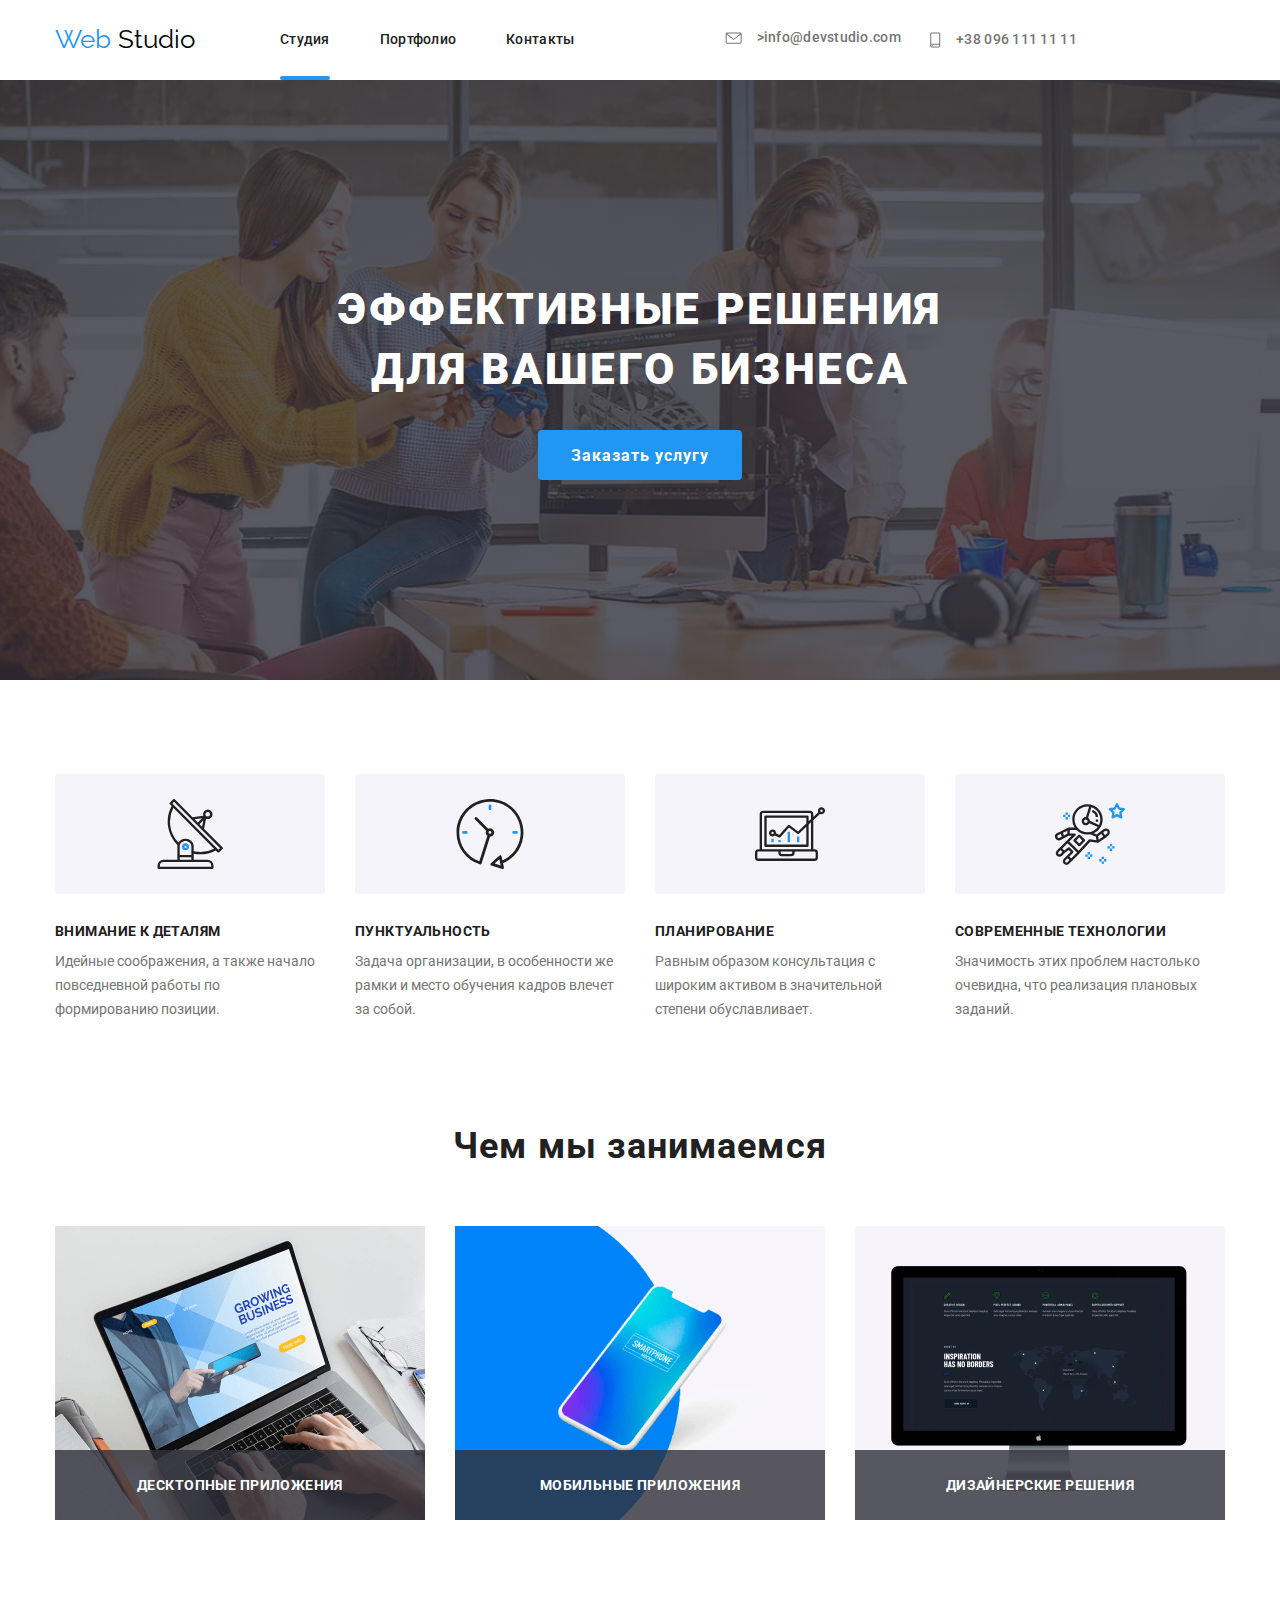
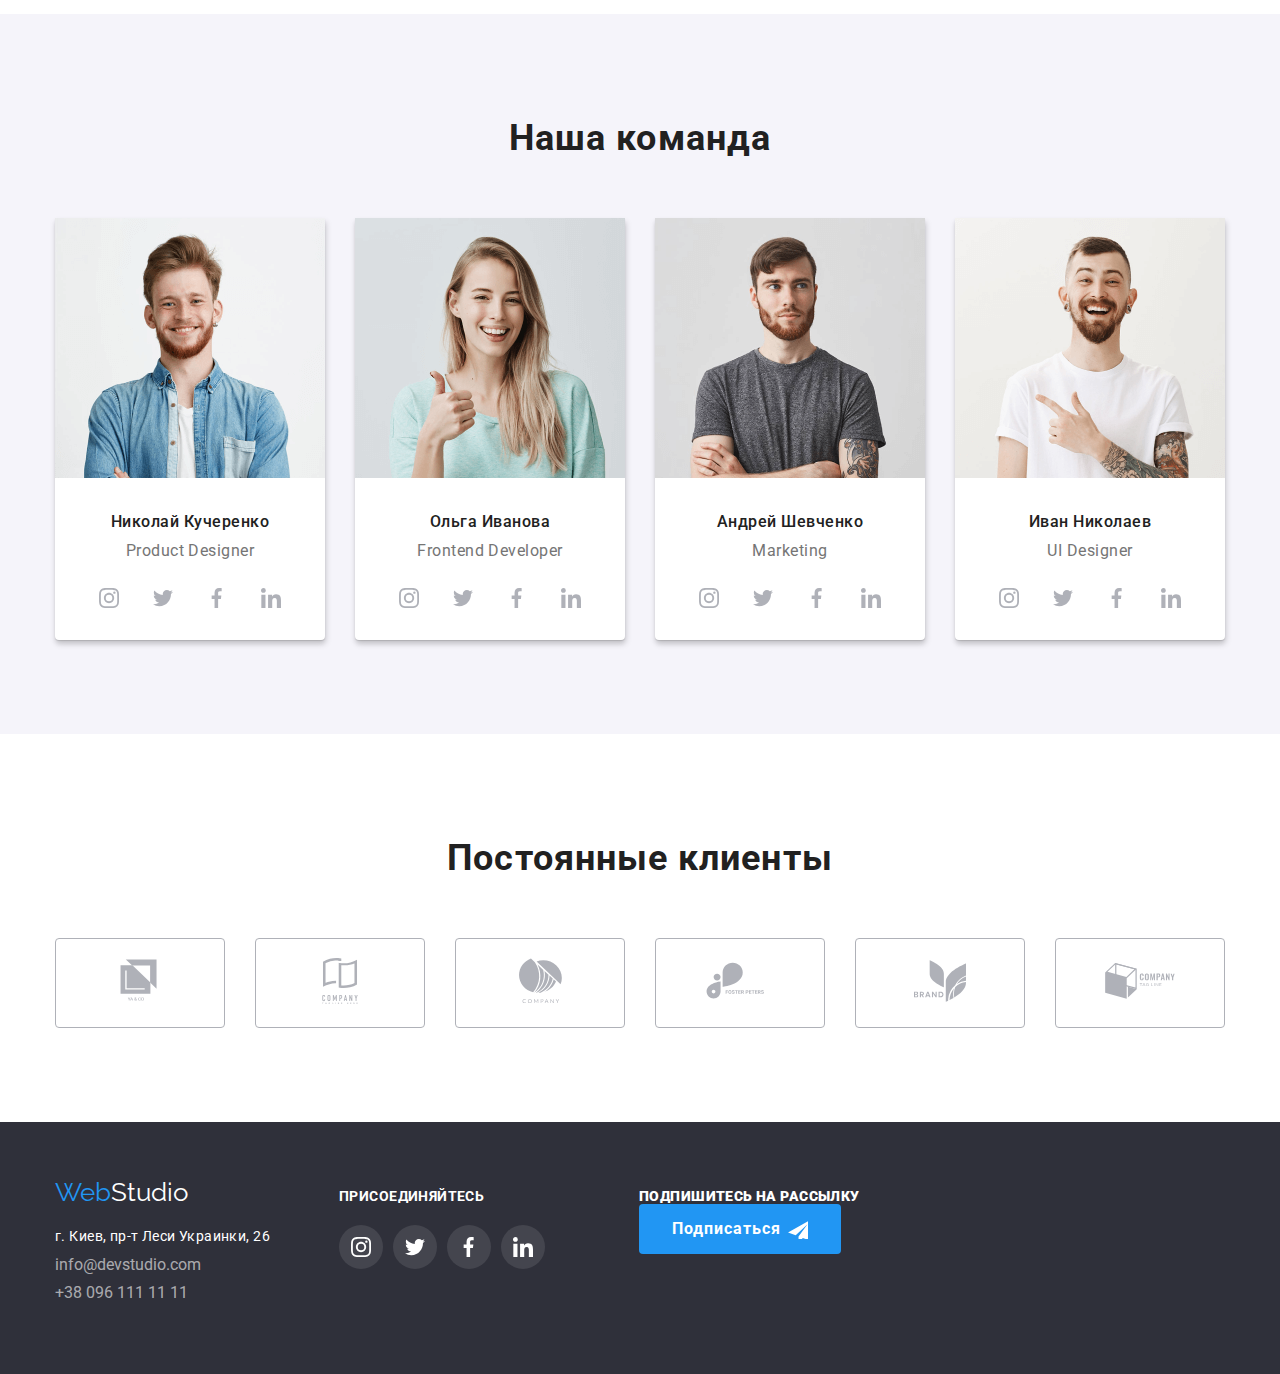
==== commit bc8999b9: "изменяет странные пробелы" ====
--- a/index.html
+++ b/index.html
@@ -1,277 +1,395 @@
 <!DOCTYPE html>
-<html lang="ru">
+ <html lang="ru">
   <head>
     <meta charset="UTF-8" />
     <meta name="viewport" content="width=device-width, initial-scale=1.0" />
     <title>Module 01</title>
-    <link href="https://fonts.googleapis.com/css2?family=Raleway:wght@700&family=Roboto:wght@400;500;700;900&display=swap" rel="stylesheet">
-    <link rel="stylesheet" href="./css/normalise.css">
-    <link rel="stylesheet" href="./css/styles.css">
+    <link
+      href="https://fonts.googleapis.com/css2?family=Raleway:wght@700&family=Roboto:wght@400;500;700;900&display=swap"
+      rel="stylesheet"
+    />
+    <link rel="stylesheet" href="./css/normalise.css" />
+    <link rel="stylesheet" href="./css/styles.css" />
   </head>
 
- <body>
-  <header class="header">
-      <div class="container main-nav">     
+  <body>
+    <header class="header">
+      <div class="container main-nav">
         <nav class="navigation">
-           <a class="logo-1" href="./index.html" lang="en"><span class="web">Web</span>Studio</a>
-        <!-- Ссылки на другие страницы  -->
-         <ul class="navigation-list">
-          <li class="navigation-list-item">
-            <a class="navigation-list-link hidden" href="./index.html">Студия</a>
-          </li>
-          <li class="navigation-list-item"> 
-            <a class="navigation-list-link" href="./portfolio.html" target="_blank">Портфолио</a>
-          </li>
-          <li class="navigation-list-item">
-            <a class="navigation-list-link" href="./contact">Контакты</a>
-          </li>
-         </ul>
-        </nav>    
+          <a class="logo-1" href="./index.html" lang="en"
+            ><span class="web">Web</span> Studio</a
+          >
+          <!-- Ссылки на другие страницы  -->
+          <ul class="navigation-list">
+            <li class="navigation-list-item">
+              <a class="navigation-list-link hidden" href="./index.html"
+                >Студия</a
+              >
+            </li>
+            <li class="navigation-list-item">
+              <!--target="_blank"-->
+              <a class="navigation-list-link" href="./portfolio.html"
+                >Портфолио</a
+              >
+            </li>
+            <li class="navigation-list-item">
+              <a class="navigation-list-link" href="./contact">Контакты</a>
+            </li>
+          </ul>
+        </nav>
         <ul class="auth-nav">
           <li class="address-list">
             <address class="address-list-mail">
-            <a class="address-mail" href="mailto:info@devstudio.com" lang="en"><!--<span><img class="address-icon" src="./images/cmc.svg" alt="cmc"></span>-->
-              <svg  class="address-icon" width="21" height="17"><use href="./images/sprite.svg#icon-cmc">
-              </use>
-            </svg>info@devstudio.com</a>
-           </address>
+              <a class="address-mail" href="mailto:info@devstudio.com" lang="en"
+                ><!--<span><img class="address-icon" src="./images/cmc.svg" alt="cmc"></span>-->
+                <svg class="address-icon" width="21" height="17">
+                  <use href="./images/sprite.svg#icon-cmc"></use>
+                </svg>
+                >info@devstudio.com</a
+              >
+            </address>
           </li>
           <li class="address-list">
             <address class="address-list-tel">
-             <a class="address-tel" href="tel:+38096111111"><!--<span><img class="address-icon" src="./images/tel.svg" alt="tel"></span>-->
-              <svg class="address-icon" width="15" height="20">
-                <use href="./images/sprite.svg#icon-tel">
-                </use>
-              </svg>+38 096 111 11 11</a>
+              <a class="address-tel" href="tel:+38096111111"
+                ><!--<span><img class="address-icon" src="./images/tel.svg" alt="tel"></span>-->
+                <svg class="address-icon" width="15" height="20">
+                  <use href="./images/sprite.svg#icon-tel"></use>
+                  </svg>+38 096 111 11 11</a>
             </address>
           </li>
         </ul>
       </div>
-  </header>
-  <main>
-      <!--hero секция-->      
-   <section class="hero">
-      <!--<img class="hero-img" src="./images/h1img.png" alt="Сотрудники">-->
-    <div class="container">
-      <h1 class="hero-title">Эффективные решения<br />для вашего бизнеса</h1>
-      <button class="button">Заказать услугу</button> 
-    </div>
-   </section> 
-   <section class="section nopad">
-     <div class="container"> 
-       <h2 hidden>Важные акценты</h2>
-         <ul class="element-list">
-          <li class="element-item">
-            <div class="element-item-pic"><!--<img class="element-pic" src="./images/Vector.svg" alt="спутник" />-->
-              <svg class="element-pic">
-                <use href="./images/sprite.svg#icon-Group">
-              </use>
-              </svg>
-            </div> 
-            <h3 class="subject" >Внимание к деталям</h3>
-            <p class="text">
-              Идейные соображения, а также начало повседневной работы по
-              формированию позиции.
-            </p>
-          </li>
-          <li class="element-item">
-            <div class="element-item-pic"><!--<img class="element-pic" src="./images/time.svg" alt="время" />-->
-            <svg class="element-pic">
-              <use href="./images/sprite.svg#icon-clock"></use>
-            </svg>
-            </div>
-            <h3 class="subject">Пунктуальность</h3>
-            <p class="text">
-              Задача организации, в особенности же рамки и место обучения кадров
-              влечет за собой.
-            </p>
-          </li>
-          <li class="element-item">
-            <div class="element-item-pic"><!--<img class="element-pic" src="./images/grafik.svg" alt="график" />-->
-              <svg class="element-pic">
-                <use href="./images/sprite.svg#icon-diagram"></use>
-              </svg>
+    </header>
+    <main>
+      <!--hero секция-->
+      <section class="hero">
+        <!--<img class="hero-img" src="./images/h1img.png" alt="Сотрудники">-->
+        <div class="container">
+          <h1 class="hero-title">
+            Эффективные решения<br />для вашего бизнеса
+          </h1>
+          <button class="button">Заказать услугу</button>
+        </div>
+      </section>
+      <section class="section nopad">
+        <div class="container">
+          <h2 hidden>Важные акценты</h2>
+          <ul class="element-list">
+            <li class="element-item">
+              <div class="element-item-pic">
+                <!--<img class="element-pic" src="./images/Vector.svg" alt="спутник" />-->
+                <svg class="element-pic">
+                  <use href="./images/sprite.svg#icon-Group"></use>
+                </svg>
               </div>
-            <h3 class="subject">Планирование</h3>
-            <p class="text">
-              Равным образом консультация с широким активом в значительной
-              степени обуславливает.
-            </p>
-          </li>
-          <li class="element-item">
-            <div class="element-item-pic"><!--<img class="element-pic" src="./images/kosmos.svg" alt="космос" />-->
-              <svg class="element-pic">
-                <use href="./images/sprite.svg#icon-astronaut"></use>
-              </svg>
-            </div>
-            <h3 class="subject">Современные технологии</h3>
-            <p class="text">
-              Значимость этих проблем настолько очевидна, что реализация
-              плановых заданий.
-            </p>
-          </li>
-        </ul>
-     </div> 
-         
-   </section>
-   <!--Чем мы занимаемся-->
-   <section class="section">
-     <div class="container">
-        <h2 class="title">Чем мы занимаемся</h2>
+              <h3 class="subject">Внимание к деталям</h3>
+              <p class="text">
+                Идейные соображения, а также начало повседневной работы по
+                формированию позиции.
+              </p>
+            </li>
+            <li class="element-item">
+              <div class="element-item-pic">
+                <!--<img class="element-pic" src="./images/time.svg" alt="время" />-->
+                <svg class="element-pic">
+                  <use href="./images/sprite.svg#icon-clock"></use>
+                </svg>
+              </div>
+              <h3 class="subject">Пунктуальность</h3>
+              <p class="text">
+                Задача организации, в особенности же рамки и место обучения
+                кадров влечет за собой.
+              </p>
+            </li>
+            <li class="element-item">
+              <div class="element-item-pic">
+                <!--<img class="element-pic" src="./images/grafik.svg" alt="график" />-->
+                <svg class="element-pic">
+                  <use href="./images/sprite.svg#icon-diagram"></use>
+                </svg>
+              </div>
+              <h3 class="subject">Планирование</h3>
+              <p class="text">
+                Равным образом консультация с широким активом в значительной
+                степени обуславливает.
+              </p>
+            </li>
+            <li class="element-item">
+              <div class="element-item-pic">
+                <!--<img class="element-pic" src="./images/kosmos.svg" alt="космос" />-->
+                <svg class="element-pic">
+                  <use href="./images/sprite.svg#icon-astronaut"></use>
+                </svg>
+              </div>
+              <h3 class="subject">Современные технологии</h3>
+              <p class="text">
+                Значимость этих проблем настолько очевидна, что реализация
+                плановых заданий.
+              </p>
+            </li>
+          </ul>
+        </div>
+      </section>
+      <!--Чем мы занимаемся-->
+      <section class="section">
+        <div class="container">
+          <h2 class="title">Чем мы занимаемся</h2>
           <ul class="expert">
             <li class="expert-list">
               <a class="expert-item" href="#">
-                <img src="./images/img.png" alt="ноутбук"/>
-               <p class="subtitle">Десктопные приложения</p>
+                <img src="./images/img.png" alt="ноутбук" />
+                <p class="subtitle">Десктопные приложения</p>
               </a>
             </li>
             <li class="expert-list">
-              <a class="expert-item" href="#"
-                ><img src="./images/box.png" alt="смартфон"/>
-               <p class="subtitle">Мобильные приложения</p>
+              <a class="expert-item" href="#">
+                <img src="./images/box.png" alt="смартфон" />
+                <p class="subtitle">Мобильные приложения</p>
               </a>
             </li>
             <li class="expert-list">
-              <a class="expert-item" href="#"
-                ><img src="./images/dizain.png" alt="экран"/>
-               <p class="subtitle">Дизайнерские решения</p>
-              </a>
-            </li>
-          </ul>
-        </div>
-
-   </section>
+              <a class="expert-item" href="#">
+                <img src="./images/dizain.png" alt="экран" />
+                <p class="subtitle">Дизайнерские решения</p>
+              </a>
+            </li>
+          </ul>
+        </div>
+      </section>
       <!--Наша команда-->
-   <section class="section color">
-      <div class="container">   
-        <h2 class="title">Наша команда</h2>
+      <section class="section color">
+        <div class="container">
+          <h2 class="title">Наша команда</h2>
           <ul class="komand-list">
             <li class="komand-list-item">
-              <img class="komand-list-item-img" src="./images/nk.png" alt="Николай Кучеренко" />
+              <img
+                class="komand-list-item-img"
+                src="./images/nk.png"
+                alt="Николай Кучеренко"
+              />
               <h3 class="title-name">Николай Кучеренко</h3>
               <p class="title-desc-list" lang="en">Product Designer</p>
-              <ul class="social-links ">
-                <li class="link"><a href="#" class="social-link-item" aria-label="иконка инстаграм">
-                  <!--<img src="./images/instagram.svg" alt=""/>-->
-                  <svg class="social-link-svg">
-                    <use href="./images/sprite.svg#icon-instagram"></use>
-                  </svg>
-                </a>
-              </li>
-                <li class="link"><a href="#" class="social-link-item" aria-label="иконка твиттер">
-                  <!--<img src="./images/twitter1.svg" alt=""/>-->
-                  <svg class="social-link-svg">
-                    <use href="./images/sprite.svg#icon-twitter"></use>
-                  </svg>
-                </a></li>
-                <li class="link"><a href="#" class="social-link-item" aria-label="иконка фейсбук">
-                  <!--<img src="./images/facebook.svg" alt=""/>-->
-                  <svg class="social-link-svg">
-                    <use href="./images/sprite.svg#icon-facebook"></use>
-                  </svg>
-                 </a>
-                </li>
-                <li class="link"><a href="#" class="social-link-item" aria-label="иконка ликедин">
-                  <!--<img src="./images/linkedin.svg" alt=""/>-->
-                  <svg class="social-link-svg">
-                    <use href="./images/sprite.svg#icon-linkedin"></use>
-                  </svg>
-                </a>
-              </li>
+              <ul class="social-links">
+                <li class="link">
+                  <a
+                    href="#"
+                    class="social-link-item"
+                    aria-label="иконка инстаграм"
+                  >
+                    <!--<img src="./images/instagram.svg" alt=""/>-->
+                    <svg class="social-link-svg">
+                      <use href="./images/sprite.svg#icon-instagram"></use>
+                    </svg>
+                  </a>
+                </li>
+                <li class="link">
+                  <a
+                    href="#"
+                    class="social-link-item"
+                    aria-label="иконка твиттер"
+                  >
+                    <!--<img src="./images/twitter1.svg" alt=""/>-->
+                    <svg class="social-link-svg">
+                      <use href="./images/sprite.svg#icon-twitter"></use>
+                    </svg>
+                  </a>
+                </li>
+                <li class="link">
+                  <a
+                    href="#"
+                    class="social-link-item"
+                    aria-label="иконка фейсбук"
+                  >
+                    <!--<img src="./images/facebook.svg" alt=""/>-->
+                    <svg class="social-link-svg">
+                      <use href="./images/sprite.svg#icon-facebook"></use>
+                    </svg>
+                  </a>
+                </li>
+                <li class="link">
+                  <a
+                    href="#"
+                    class="social-link-item"
+                    aria-label="иконка ликедин"
+                  >
+                    <!--<img src="./images/linkedin.svg" alt=""/>-->
+                    <svg class="social-link-svg">
+                      <use href="./images/sprite.svg#icon-linkedin"></use>
+                    </svg>
+                  </a>
+                </li>
               </ul>
             </li>
             <li class="komand-list-item">
-              <img class="komand-list-item-img" src="./images/oi.png" alt="Ольга Иванова" />
-              <h3 class="title-name" >Ольга Иванова</h3>
+              <img
+                class="komand-list-item-img"
+                src="./images/oi.png"
+                alt="Ольга Иванова"
+              />
+              <h3 class="title-name">Ольга Иванова</h3>
               <p class="title-desc-list" lang="en">Frontend Developer</p>
               <ul class="social-links komand">
-              <li class="link"><a href="#" class="social-link-item" aria-label="иконка инстаграм">
-                  <!--<img src="./images/instagram.svg" alt=""/>-->
-                  <svg class="social-link-svg">
-                    <use href="./images/sprite.svg#icon-instagram"></use>
-                  </svg>
-                </a>
-              </li>
-              <li class="link"><a href="#" class="social-link-item" aria-label="иконка твиттер">
-                  <!--<img src="./images/twitter1.svg" alt=""/>-->
-                  <svg class="social-link-svg">
-                    <use href="./images/sprite.svg#icon-twitter"></use>
-                  </svg>
-                </a></li>
-              <li class="link"><a href="#" class="social-link-item" aria-label="иконка фейсбук">
-                  <!--<img src="./images/facebook.svg" alt=""/>-->
-                  <svg class="social-link-svg">
-                    <use href="./images/sprite.svg#icon-facebook"></use>
-                  </svg>
-                </a></li>
-              <li class="link"><a href="#" class="social-link-item" aria-label="иконка ликедин">
-                  <!--<img src="./images/linkedin.svg" alt=""/>-->
-                  <svg class="social-link-svg">
-                    <use href="./images/sprite.svg#icon-linkedin"></use>
-                  </svg>
-                </a>
-              </li>
+                <li class="link">
+                  <a
+                    href="#"
+                    class="social-link-item"
+                    aria-label="иконка инстаграм"
+                  >
+                    <!--<img src="./images/instagram.svg" alt=""/>-->
+                    <svg class="social-link-svg">
+                      <use href="./images/sprite.svg#icon-instagram"></use>
+                    </svg>
+                  </a>
+                </li>
+                <li class="link">
+                  <a
+                    href="#"
+                    class="social-link-item"
+                    aria-label="иконка твиттер"
+                  >
+                    <!--<img src="./images/twitter1.svg" alt=""/>-->
+                    <svg class="social-link-svg">
+                      <use href="./images/sprite.svg#icon-twitter"></use>
+                    </svg>
+                  </a>
+                </li>
+                <li class="link">
+                  <a
+                    href="#"
+                    class="social-link-item"
+                    aria-label="иконка фейсбук"
+                  >
+                    <!--<img src="./images/facebook.svg" alt=""/>-->
+                    <svg class="social-link-svg">
+                      <use href="./images/sprite.svg#icon-facebook"></use>
+                    </svg>
+                  </a>
+                </li>
+                <li class="link">
+                  <a
+                    href="#"
+                    class="social-link-item"
+                    aria-label="иконка ликедин"
+                  >
+                    <!--<img src="./images/linkedin.svg" alt=""/>-->
+                    <svg class="social-link-svg">
+                      <use href="./images/sprite.svg#icon-linkedin"></use>
+                    </svg>
+                  </a>
+                </li>
               </ul>
             </li>
             <li class="komand-list-item">
-              <img class="komand-list-item-img" src="./images/ash.png" alt="Андрей Шевченко" />
+              <img
+                class="komand-list-item-img"
+                src="./images/ash.png"
+                alt="Андрей Шевченко"
+              />
               <h3 class="title-name">Андрей Шевченко</h3>
               <p class="title-desc-list" lang="en">Marketing</p>
-              <ul class="social-links ">
-                <li class="link"><a href="#" class="social-link-item" aria-label="иконка инстаграм">
+              <ul class="social-links">
+                <li class="link">
+                  <a
+                    href="#"
+                    class="social-link-item"
+                    aria-label="иконка инстаграм"
+                  >
                     <!--<img src="./images/instagram.svg" alt=""/>-->
                     <svg class="social-link-svg">
                       <use href="./images/sprite.svg#icon-instagram"></use>
                     </svg>
                   </a>
                 </li>
-                <li class="link"><a href="#" class="social-link-item" aria-label="иконка твиттер">
+                <li class="link">
+                  <a
+                    href="#"
+                    class="social-link-item"
+                    aria-label="иконка твиттер"
+                  >
                     <!--<img src="./images/twitter1.svg" alt=""/>-->
                     <svg class="social-link-svg">
                       <use href="./images/sprite.svg#icon-twitter"></use>
                     </svg>
-                  </a></li>
-                <li class="link"><a href="#" class="social-link-item" aria-label="иконка фейсбук">
+                  </a>
+                </li>
+                <li class="link">
+                  <a
+                    href="#"
+                    class="social-link-item"
+                    aria-label="иконка фейсбук"
+                  >
                     <!--<img src="./images/facebook.svg" alt=""/>-->
                     <svg class="social-link-svg">
                       <use href="./images/sprite.svg#icon-facebook"></use>
                     </svg>
-                  </a></li>
-                <li class="link"><a href="#" class="social-link-item" aria-label="иконка ликедин">
+                  </a>
+                </li>
+                <li class="link">
+                  <a
+                    href="#"
+                    class="social-link-item"
+                    aria-label="иконка ликедин"
+                  >
                     <!--<img src="./images/linkedin.svg" alt=""/>-->
                     <svg class="social-link-svg">
                       <use href="./images/sprite.svg#icon-linkedin"></use>
                     </svg>
                   </a>
                 </li>
-                </ul>
-                </li>
+              </ul>
+            </li>
             <li class="komand-list-item">
-              <img class="komand-list-item-img" src="./images/in.png" alt="Иван Николаев"/>
+              <img
+                class="komand-list-item-img"
+                src="./images/in.png"
+                alt="Иван Николаев"
+              />
               <h3 class="title-name">Иван Николаев</h3>
               <p class="title-desc-list" lang="en">UI Designer</p>
               <ul class="social-links">
-                <li class="link"><a href="#" class="social-link-item" aria-label="иконка инстаграм">
+                <li class="link">
+                  <a
+                    href="#"
+                    class="social-link-item"
+                    aria-label="иконка инстаграм"
+                  >
                     <!--<img src="./images/instagram.svg" alt=""/>-->
                     <svg class="social-link-svg">
                       <use href="./images/sprite.svg#icon-instagram"></use>
                     </svg>
                   </a>
                 </li>
-                <li class="link"><a href="#" class="social-link-item" aria-label="иконка твиттер">
+                <li class="link">
+                  <a
+                    href="#"
+                    class="social-link-item"
+                    aria-label="иконка твиттер"
+                  >
                     <!--<img src="./images/twitter1.svg" alt=""/>-->
                     <svg class="social-link-svg">
                       <use href="./images/sprite.svg#icon-twitter"></use>
                     </svg>
                   </a>
                 </li>
-                <li class="link"><a href="#" class="social-link-item" aria-label="иконка фейсбук">
+                <li class="link">
+                  <a
+                    href="#"
+                    class="social-link-item"
+                    aria-label="иконка фейсбук"
+                  >
                     <!--<img src="./images/facebook.svg" alt=""/>-->
                     <svg class="social-link-svg">
                       <use href="./images/sprite.svg#icon-facebook"></use>
                     </svg>
-                  </a></li>
-                <li class="link"><a href="#" class="social-link-item" aria-label="иконка ликедин">
+                  </a>
+                </li>
+                <li class="link">
+                  <a
+                    href="#"
+                    class="social-link-item"
+                    aria-label="иконка ликедин"
+                  >
                     <!--<img src="./images/linkedin.svg" alt=""/>-->
                     <svg class="social-link-svg">
                       <use href="./images/sprite.svg#icon-linkedin"></use>
@@ -282,127 +400,155 @@
             </li>
           </ul>
         </div>
-     
-   </section>
-         <!--Постоянные клиенты-->
-   <section class="section">
+
+      </section>
+      <!--Постоянные клиенты-->
+      <section class="section">
         <div class="container">
           <h2 class="title">Постоянные клиенты</h2>
-        <ul class="client">
-          <li class="client-item">
-            <a class="client-item-a" href="#"></a>
-            <!--<img src="./images/Client1.svg" alt="клиент1"/>-->
-            <svg class="client-item-svg" width="44" height="49">
-              <use href="./images/sprite.svg#icon-Client1" ></use>
-            </svg>
-            </a>
-          </li>
-          <li class="client-item">
-            <a class="client-item-a" href="#">
-              <!--<img src="./images/Client2.svg" alt="клиент2"/>-->
-              <svg class="client-item-svg" width="46" height="52">
-                <use href="./images/sprite.svg#icon-Client2"></use>
-              </svg>
-            </a>
-          </li>
-          <li class="client-item">
-            <a class="client-item-a" href="#">
-            <!--<img src="./images/Client3.svg" alt="клиент3"/>-->
-            <svg class="client-item-svg" width="45" height="50">
-              <use href="./images/sprite.svg#icon-Client3"></use>
-            </svg>
-            </a>
-          </li>
-          <li class="client-item">
-            <a class="client-item-a" href="#">
-             <!-- ><img src="./images/Client4.svg" alt="клиент4"/>-->
-            <svg class="client-item-svg" width="105" height="68">
-              <use href="./images/sprite.svg#icon-Client4"></use>
-            </svg>
-          </a>
-          </li>
-          <li class="client-item">
-            <a class="client-item-a" href="#">
-             <!--<img src="./images/Client5.svg" alt="клиент5"/>-->
-            <svg class="client-item-svg" width="64" height="52">
-              <use href="./images/sprite.svg#icon-Client5"></use>
-            </svg>
-            </a>
-          </li>
-          <li class="client-item">
-            <a class="client-item-a" href="#">
-              <!--<img src="./images/Client6.svg" alt="клиент6"/>-->
-              <svg class="client-item-svg" width="120" height="70">
-                <use href="./images/sprite.svg#icon-Client6"></use>
-              </svg>
-            </a>
-          </li>
-        </ul>
-        </div>  
-   </section>
-  </main>      
- </body> 
+          <ul class="client">
+            <li class="client-item">
+              <a class="client-item-a" href="#">
+                <!--<img src="./images/Client1.svg" alt="клиент1"/>-->
+                <svg class="client-item-svg" width="44" height="49">
+                  <use href="./images/sprite.svg#icon-Client1"></use>
+                </svg>
+              </a>
+            </li>
+            <li class="client-item">
+              <a class="client-item-a" href="#">
+                <!--<img src="./images/Client2.svg" alt="клиент2"/>-->
+                <svg class="client-item-svg" width="46" height="52">
+                  <use href="./images/sprite.svg#icon-Client2"></use>
+                </svg>
+              </a>
+            </li>
+            <li class="client-item">
+              <a class="client-item-a" href="#">
+                <!--<img src="./images/Client3.svg" alt="клиент3"/>-->
+                <svg class="client-item-svg" width="45" height="50">
+                  <use href="./images/sprite.svg#icon-Client3"></use>
+                </svg>
+              </a>
+            </li>
+            <li class="client-item">
+              <a class="client-item-a" href="#">
+                <!-- ><img src="./images/Client4.svg" alt="клиент4"/>-->
+                <svg class="client-item-svg" width="105" height="68">
+                  <use href="./images/sprite.svg#icon-Client4"></use>
+                </svg>
+              </a>
+            </li>
+            <li class="client-item">
+              <a class="client-item-a" href="#">
+                <!--<img src="./images/Client5.svg" alt="клиент5"/>-->
+                <svg class="client-item-svg" width="64" height="52">
+                  <use href="./images/sprite.svg#icon-Client5"></use>
+                </svg>
+              </a>
+            </li>
+            <li class="client-item">
+              <a class="client-item-a" href="#">
+                <!--<img src="./images/Client6.svg" alt="клиент6"/>-->
+                <svg class="client-item-svg" width="120" height="70">
+                  <use href="./images/sprite.svg#icon-Client6"></use>
+                </svg>
+              </a>
+            </li>
+          </ul>
+        </div>
+      </section>
+    </main>
+    <footer class="footer">
+      <div class="container footer-nav">
+        <div class="wrapper-footer">
+          <div class="footer-logo">
+            <a class="logo-2" href="./index.html" lang="en">
+              <span class="web">Web</span>Studio</a>
+          </div>
 
-  <footer class="footer">
-    <div class="container footer-nav">
-      <div class="wrapper-footer">
-      <div class="footer-logo">
-        <a class="logo-2" href="./index.html" lang="en"><span class="web">Web</span>Studio</a>
+            <ul class="footer-address">
+            <li class="address-item">
+              <address class="address-item-kiev">
+                г. Киев, пр-т Леси Украинки, 26
+              </address>
+            </li>
+            <li class="address-item">
+              <address class="footer-address-list">
+                <a class="footer-address-mail" href="mailto:info@devstudio.com"
+                  >info@devstudio.com</a>
+              </address>
+            </li>
+            <li class="address-item">
+              <address class="footer-address-list">
+                <a class="footer-address-tel" href="tel:+38096111111"
+                  >+38 096 111 11 11</a
+                >
+              </address>
+            </li>
+          </ul>
+        </div>
+        <div class="footer-social">
+          <h2 class="join">присоединяйтесь</h2>
+          <ul class="social-links">
+            <li class="link">
+              <a
+                href="#"
+                class="footer-social-link-item"
+                aria-label="иконка инстаграм"
+              >
+                <!--<img src="./images/instagram.svg" alt=""/>-->
+                <svg class="footer-social-link-svg">
+                  <use href="./images/sprite.svg#icon-instagram"></use>
+                </svg>
+              </a>
+            </li>
+            <li class="link">
+              <a
+                href="#"
+                class="footer-social-link-item"
+                aria-label="иконка твиттер"
+              >
+                <!--<img src="./images/twitter1.svg" alt=""/>-->
+                <svg class="footer-social-link-svg">
+                  <use href="./images/sprite.svg#icon-twitter"></use>
+                </svg>
+              </a>
+            </li>
+            <li class="link">
+              <a
+                href="#"
+                class="footer-social-link-item"
+                aria-label="иконка фейсбук"
+              >
+                <!--<img src="./images/facebook.svg" alt=""/>-->
+                <svg class="footer-social-link-svg">
+                  <use href="./images/sprite.svg#icon-facebook"></use>
+                </svg>
+              </a>
+            </li>
+            <li class="link">
+              <a
+                href="#"
+                class="footer-social-link-item"
+                aria-label="иконка ликедин"
+              >
+                <!--<img src="./images/linkedin.svg" alt=""/>-->
+                <svg class="footer-social-link-svg">
+                  <use href="./images/sprite.svg#icon-linkedin"></use>
+                </svg>
+              </a>
+            </li>
+          </ul>
+        </div>
+        <div class="aside">
+          <b>Подпишитесь на рассылку</b>
+          <ul>
+            <li></li>
+            <li><button class="button-icon-cmc">Подписаться</button></li>
+          </ul>
+        </div>
       </div>
-        <ul class="footer-address">
-          <li class="address-item"><address class="address-item-kiev">г. Киев, пр-т Леси Украинки, 26</address></li>
-          <li class="address-item">
-            <address class="footer-address-list">
-              <a class="footer-address-mail" href="mailto:info@devstudio.com">info@devstudio.com</a>
-            </address>
-          </li>
-          <li class="address-item">
-            <address class="footer-address-list">
-              <a class="footer-address-tel" href="tel:+38096111111">+38 096 111 11 11</a>
-            </address>
-          </li>
-        </ul>
-      </div>
-      <div class="footer-social">
-        <h2 class="join">присоединяйтесь</h2>
-        <ul class="social-links">
-          <li class="link"><a href="#" class="footer-social-link-item" aria-label="иконка инстаграм">
-              <!--<img src="./images/instagram.svg" alt=""/>-->
-              <svg class="footer-social-link-svg">
-                <use href="./images/sprite.svg#icon-instagram"></use>
-              </svg>
-            </a>
-          </li>
-          <li class="link"><a href="#" class="footer-social-link-item" aria-label="иконка твиттер">
-              <!--<img src="./images/twitter1.svg" alt=""/>-->
-              <svg class="footer-social-link-svg">
-                <use href="./images/sprite.svg#icon-twitter"></use>
-              </svg>
-            </a>
-          </li>
-          <li class="link"><a href="#" class="footer-social-link-item" aria-label="иконка фейсбук">
-              <!--<img src="./images/facebook.svg" alt=""/>-->
-              <svg class="footer-social-link-svg">
-                <use href="./images/sprite.svg#icon-facebook"></use>
-              </svg>
-            </a></li>
-          <li class="link"><a href="#" class="footer-social-link-item" aria-label="иконка ликедин">
-              <!--<img src="./images/linkedin.svg" alt=""/>-->
-              <svg class="footer-social-link-svg">
-                <use href="./images/sprite.svg#icon-linkedin"></use>
-              </svg>
-            </a>
-          </li>
-        </ul>
-      </div>
-    <div class="aside">
-      <b>Подпишитесь на рассылку</b>
-       <ul>
-         <li></li>
-        <li><button class="button-icon-cmc">Подписаться</button></li>
-      </ul>
-    </div>
-    </div>
-  </footer>
- </body>
+    </footer>
+  </body>
 </html>
--- a/css/styles.css
+++ b/css/styles.css
@@ -299,7 +299,7 @@
 
   font-weight: bold;
   font-size: 14px;
-  line-height: 1, 14;
+  line-height: 1,14;
   text-align: center;
   letter-spacing: 0.03em;
   background-color: rgba(47, 48, 58, 0.8);
@@ -330,6 +330,7 @@
 }
 .client-item-svg {
   fill: #afb1b8;
+
   transition: fill 250ms var(--timing-function);
 }
 /*.client-item-a {
@@ -364,7 +365,7 @@
   width: 270px;
   height: 422px;
   background: #ffffff;
-  border: 1px solid #eeeeee;
+  /*border: 1px solid #eeeeee;*/
   box-sizing: border-box;
   box-shadow: 1px 4px 6px rgba(0, 0, 0, 0.16), 0px 4px 4px rgba(0, 0, 0, 0.06),
     0px 1px 1px rgba(0, 0, 0, 0.12);
@@ -514,7 +515,7 @@
 .aside {
   font-weight: bold;
   font-size: 14px;
-  line-height: 1, 14;
+  line-height: 1,14;
   letter-spacing: 0.03em;
   text-transform: uppercase;
   color: var(--text-fon);
@@ -634,7 +635,7 @@
   font-style: normal;
   font-weight: normal;
   font-size: 16px;
-  line-height: 1, 87;
+  line-height: 1,87;
   padding-right: 24px;
   padding-left: 24px;
   letter-spacing: 0.03em;
@@ -687,7 +688,7 @@
   height: 168px;*/
   font-weight: normal;
   font-size: 18px;
-  line-height: 1, 6;
+  line-height: 1,6;
   letter-spacing: 0.03em;
   color: var(--text-fon);
 }
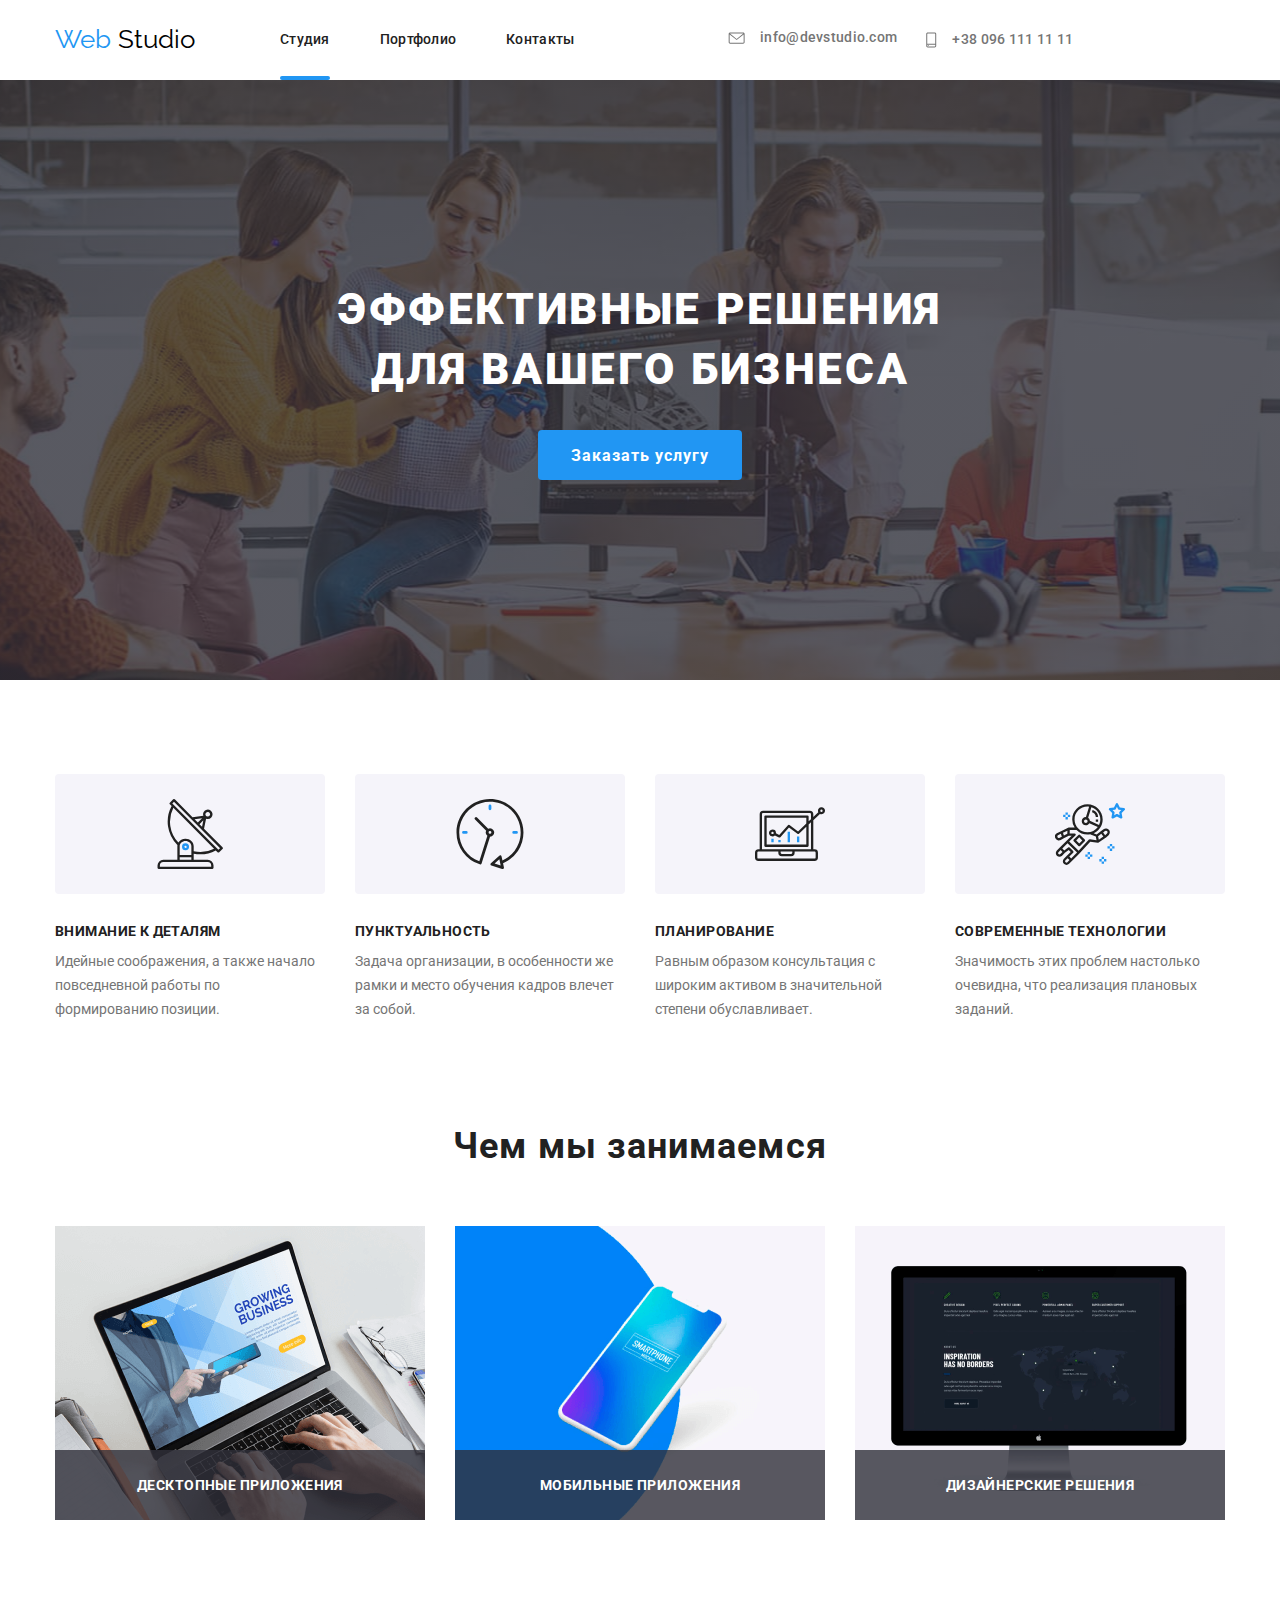
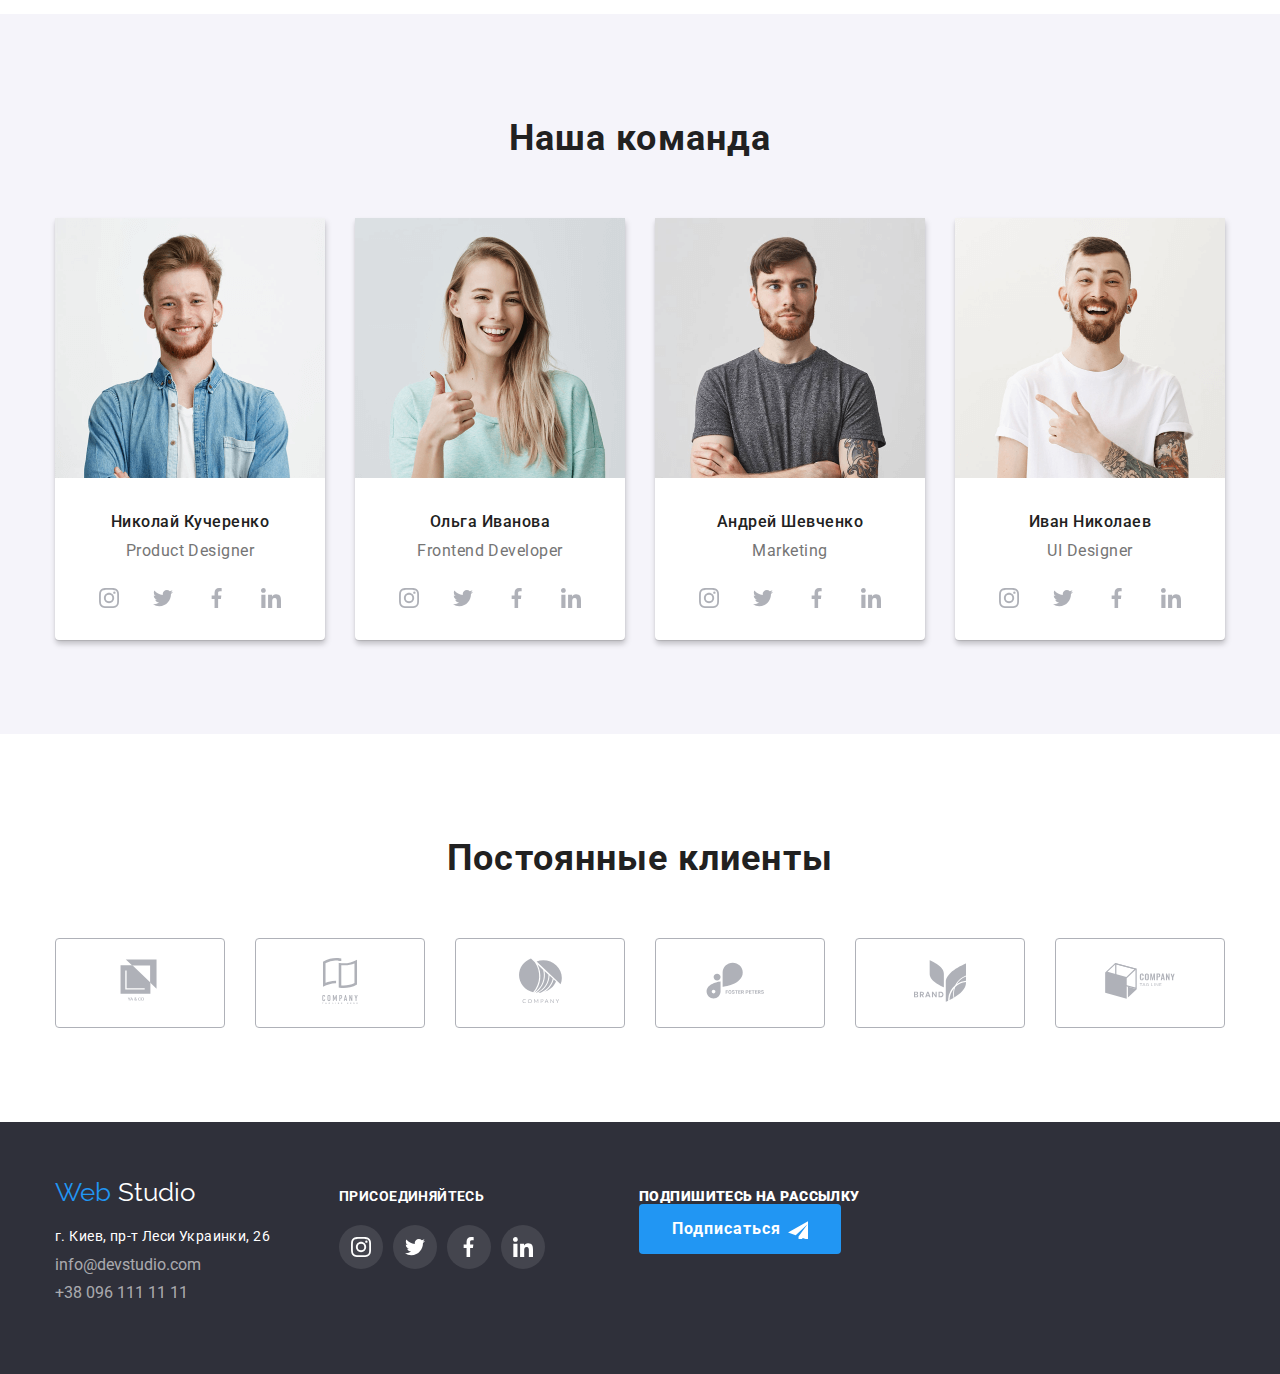
==== commit dbe2b8c8: "?" ====
--- a/index.html
+++ b/index.html
@@ -1,5 +1,5 @@
 <!DOCTYPE html>
- <html lang="ru">
+<html lang="ru">
   <head>
     <meta charset="UTF-8" />
     <meta name="viewport" content="width=device-width, initial-scale=1.0" />
@@ -17,20 +17,15 @@
       <div class="container main-nav">
         <nav class="navigation">
           <a class="logo-1" href="./index.html" lang="en"
-            ><span class="web">Web</span> Studio</a
-          >
+            ><span class="web">Web</span> Studio</a>
           <!-- Ссылки на другие страницы  -->
           <ul class="navigation-list">
             <li class="navigation-list-item">
-              <a class="navigation-list-link hidden" href="./index.html"
-                >Студия</a
-              >
+              <a class="navigation-list-link hidden" href="./index.html">Студия</a>
             </li>
             <li class="navigation-list-item">
               <!--target="_blank"-->
-              <a class="navigation-list-link" href="./portfolio.html"
-                >Портфолио</a
-              >
+              <a class="navigation-list-link" href="./portfolio.html">Портфолио</a>
             </li>
             <li class="navigation-list-item">
               <a class="navigation-list-link" href="./contact">Контакты</a>
@@ -40,22 +35,17 @@
         <ul class="auth-nav">
           <li class="address-list">
             <address class="address-list-mail">
-              <a class="address-mail" href="mailto:info@devstudio.com" lang="en"
-                ><!--<span><img class="address-icon" src="./images/cmc.svg" alt="cmc"></span>-->
+              <a class="address-mail" href="mailto:info@devstudio.com" lang="en">
+                <!--<span><img class="address-icon" src="./images/cmc.svg" alt="cmc"></span>-->
                 <svg class="address-icon" width="21" height="17">
-                  <use href="./images/sprite.svg#icon-cmc"></use>
-                </svg>
-                >info@devstudio.com</a
-              >
+                  <use href="./images/sprite.svg#icon-cmc"></use></svg>info@devstudio.com</a>
             </address>
           </li>
           <li class="address-list">
             <address class="address-list-tel">
-              <a class="address-tel" href="tel:+38096111111"
-                ><!--<span><img class="address-icon" src="./images/tel.svg" alt="tel"></span>-->
+              <a class="address-tel" href="tel:+38096111111"><!--<span><img class="address-icon" src="./images/tel.svg" alt="tel"></span>-->
                 <svg class="address-icon" width="15" height="20">
-                  <use href="./images/sprite.svg#icon-tel"></use>
-                  </svg>+38 096 111 11 11</a>
+                  <use href="./images/sprite.svg#icon-tel"></use></svg>+38 096 111 11 11</a>
             </address>
           </li>
         </ul>
@@ -138,19 +128,19 @@
           <ul class="expert">
             <li class="expert-list">
               <a class="expert-item" href="#">
-                <img src="./images/img.png" alt="ноутбук" />
+                <img src="./images/img.png" alt="ноутбук"/>
                 <p class="subtitle">Десктопные приложения</p>
               </a>
             </li>
             <li class="expert-list">
               <a class="expert-item" href="#">
-                <img src="./images/box.png" alt="смартфон" />
+                <img src="./images/box.png" alt="смартфон"/>
                 <p class="subtitle">Мобильные приложения</p>
               </a>
             </li>
             <li class="expert-list">
               <a class="expert-item" href="#">
-                <img src="./images/dizain.png" alt="экран" />
+                <img src="./images/dizain.png" alt="экран"/>
                 <p class="subtitle">Дизайнерские решения</p>
               </a>
             </li>
@@ -163,20 +153,12 @@
           <h2 class="title">Наша команда</h2>
           <ul class="komand-list">
             <li class="komand-list-item">
-              <img
-                class="komand-list-item-img"
-                src="./images/nk.png"
-                alt="Николай Кучеренко"
-              />
+              <img class="komand-list-item-img" src="./images/nk.png" alt="Николай Кучеренко"/>
               <h3 class="title-name">Николай Кучеренко</h3>
               <p class="title-desc-list" lang="en">Product Designer</p>
               <ul class="social-links">
                 <li class="link">
-                  <a
-                    href="#"
-                    class="social-link-item"
-                    aria-label="иконка инстаграм"
-                  >
+                  <a href="#" class="social-link-item" aria-label="иконка инстаграм">
                     <!--<img src="./images/instagram.svg" alt=""/>-->
                     <svg class="social-link-svg">
                       <use href="./images/sprite.svg#icon-instagram"></use>
@@ -184,11 +166,7 @@
                   </a>
                 </li>
                 <li class="link">
-                  <a
-                    href="#"
-                    class="social-link-item"
-                    aria-label="иконка твиттер"
-                  >
+                  <a href="#" class="social-link-item" aria-label="иконка твиттер">
                     <!--<img src="./images/twitter1.svg" alt=""/>-->
                     <svg class="social-link-svg">
                       <use href="./images/sprite.svg#icon-twitter"></use>
@@ -196,11 +174,7 @@
                   </a>
                 </li>
                 <li class="link">
-                  <a
-                    href="#"
-                    class="social-link-item"
-                    aria-label="иконка фейсбук"
-                  >
+                  <a href="#" class="social-link-item" aria-label="иконка фейсбук">
                     <!--<img src="./images/facebook.svg" alt=""/>-->
                     <svg class="social-link-svg">
                       <use href="./images/sprite.svg#icon-facebook"></use>
@@ -208,11 +182,7 @@
                   </a>
                 </li>
                 <li class="link">
-                  <a
-                    href="#"
-                    class="social-link-item"
-                    aria-label="иконка ликедин"
-                  >
+                  <a href="#" class="social-link-item" aria-label="иконка ликедин">
                     <!--<img src="./images/linkedin.svg" alt=""/>-->
                     <svg class="social-link-svg">
                       <use href="./images/sprite.svg#icon-linkedin"></use>
@@ -222,20 +192,12 @@
               </ul>
             </li>
             <li class="komand-list-item">
-              <img
-                class="komand-list-item-img"
-                src="./images/oi.png"
-                alt="Ольга Иванова"
-              />
+              <img class="komand-list-item-img" src="./images/oi.png" alt="Ольга Иванова"/>
               <h3 class="title-name">Ольга Иванова</h3>
               <p class="title-desc-list" lang="en">Frontend Developer</p>
               <ul class="social-links komand">
                 <li class="link">
-                  <a
-                    href="#"
-                    class="social-link-item"
-                    aria-label="иконка инстаграм"
-                  >
+                  <a href="#" class="social-link-item" aria-label="иконка инстаграм">
                     <!--<img src="./images/instagram.svg" alt=""/>-->
                     <svg class="social-link-svg">
                       <use href="./images/sprite.svg#icon-instagram"></use>
@@ -243,11 +205,7 @@
                   </a>
                 </li>
                 <li class="link">
-                  <a
-                    href="#"
-                    class="social-link-item"
-                    aria-label="иконка твиттер"
-                  >
+                  <a href="#" class="social-link-item" aria-label="иконка твиттер">
                     <!--<img src="./images/twitter1.svg" alt=""/>-->
                     <svg class="social-link-svg">
                       <use href="./images/sprite.svg#icon-twitter"></use>
@@ -255,11 +213,7 @@
                   </a>
                 </li>
                 <li class="link">
-                  <a
-                    href="#"
-                    class="social-link-item"
-                    aria-label="иконка фейсбук"
-                  >
+                  <a href="#" class="social-link-item" aria-label="иконка фейсбук">
                     <!--<img src="./images/facebook.svg" alt=""/>-->
                     <svg class="social-link-svg">
                       <use href="./images/sprite.svg#icon-facebook"></use>
@@ -267,11 +221,7 @@
                   </a>
                 </li>
                 <li class="link">
-                  <a
-                    href="#"
-                    class="social-link-item"
-                    aria-label="иконка ликедин"
-                  >
+                  <a href="#" class="social-link-item" aria-label="иконка ликедин">
                     <!--<img src="./images/linkedin.svg" alt=""/>-->
                     <svg class="social-link-svg">
                       <use href="./images/sprite.svg#icon-linkedin"></use>
@@ -281,20 +231,12 @@
               </ul>
             </li>
             <li class="komand-list-item">
-              <img
-                class="komand-list-item-img"
-                src="./images/ash.png"
-                alt="Андрей Шевченко"
-              />
+              <img class="komand-list-item-img" src="./images/ash.png" alt="Андрей Шевченко"/>
               <h3 class="title-name">Андрей Шевченко</h3>
               <p class="title-desc-list" lang="en">Marketing</p>
               <ul class="social-links">
                 <li class="link">
-                  <a
-                    href="#"
-                    class="social-link-item"
-                    aria-label="иконка инстаграм"
-                  >
+                  <a href="#" class="social-link-item" aria-label="иконка инстаграм">
                     <!--<img src="./images/instagram.svg" alt=""/>-->
                     <svg class="social-link-svg">
                       <use href="./images/sprite.svg#icon-instagram"></use>
@@ -302,11 +244,7 @@
                   </a>
                 </li>
                 <li class="link">
-                  <a
-                    href="#"
-                    class="social-link-item"
-                    aria-label="иконка твиттер"
-                  >
+                  <a href="#" class="social-link-item" aria-label="иконка твиттер">
                     <!--<img src="./images/twitter1.svg" alt=""/>-->
                     <svg class="social-link-svg">
                       <use href="./images/sprite.svg#icon-twitter"></use>
@@ -314,11 +252,7 @@
                   </a>
                 </li>
                 <li class="link">
-                  <a
-                    href="#"
-                    class="social-link-item"
-                    aria-label="иконка фейсбук"
-                  >
+                  <a href="#" class="social-link-item" aria-label="иконка фейсбук">
                     <!--<img src="./images/facebook.svg" alt=""/>-->
                     <svg class="social-link-svg">
                       <use href="./images/sprite.svg#icon-facebook"></use>
@@ -326,11 +260,7 @@
                   </a>
                 </li>
                 <li class="link">
-                  <a
-                    href="#"
-                    class="social-link-item"
-                    aria-label="иконка ликедин"
-                  >
+                  <a href="#" class="social-link-item" aria-label="иконка ликедин">
                     <!--<img src="./images/linkedin.svg" alt=""/>-->
                     <svg class="social-link-svg">
                       <use href="./images/sprite.svg#icon-linkedin"></use>
@@ -340,20 +270,12 @@
               </ul>
             </li>
             <li class="komand-list-item">
-              <img
-                class="komand-list-item-img"
-                src="./images/in.png"
-                alt="Иван Николаев"
-              />
+              <img class="komand-list-item-img" src="./images/in.png" alt="Иван Николаев"/>
               <h3 class="title-name">Иван Николаев</h3>
               <p class="title-desc-list" lang="en">UI Designer</p>
               <ul class="social-links">
                 <li class="link">
-                  <a
-                    href="#"
-                    class="social-link-item"
-                    aria-label="иконка инстаграм"
-                  >
+                  <a href="#" class="social-link-item" aria-label="иконка инстаграм">
                     <!--<img src="./images/instagram.svg" alt=""/>-->
                     <svg class="social-link-svg">
                       <use href="./images/sprite.svg#icon-instagram"></use>
@@ -361,11 +283,7 @@
                   </a>
                 </li>
                 <li class="link">
-                  <a
-                    href="#"
-                    class="social-link-item"
-                    aria-label="иконка твиттер"
-                  >
+                  <a href="#" class="social-link-item" aria-label="иконка твиттер">
                     <!--<img src="./images/twitter1.svg" alt=""/>-->
                     <svg class="social-link-svg">
                       <use href="./images/sprite.svg#icon-twitter"></use>
@@ -373,11 +291,7 @@
                   </a>
                 </li>
                 <li class="link">
-                  <a
-                    href="#"
-                    class="social-link-item"
-                    aria-label="иконка фейсбук"
-                  >
+                  <a href="#" class="social-link-item" aria-label="иконка фейсбук">
                     <!--<img src="./images/facebook.svg" alt=""/>-->
                     <svg class="social-link-svg">
                       <use href="./images/sprite.svg#icon-facebook"></use>
@@ -385,11 +299,7 @@
                   </a>
                 </li>
                 <li class="link">
-                  <a
-                    href="#"
-                    class="social-link-item"
-                    aria-label="иконка ликедин"
-                  >
+                  <a href="#" class="social-link-item" aria-label="иконка ликедин">
                     <!--<img src="./images/linkedin.svg" alt=""/>-->
                     <svg class="social-link-svg">
                       <use href="./images/sprite.svg#icon-linkedin"></use>
@@ -464,10 +374,9 @@
         <div class="wrapper-footer">
           <div class="footer-logo">
             <a class="logo-2" href="./index.html" lang="en">
-              <span class="web">Web</span>Studio</a>
+              <span class="web">Web</span> Studio</a>
           </div>
-
-            <ul class="footer-address">
+           <ul class="footer-address">
             <li class="address-item">
               <address class="address-item-kiev">
                 г. Киев, пр-т Леси Украинки, 26
@@ -475,15 +384,12 @@
             </li>
             <li class="address-item">
               <address class="footer-address-list">
-                <a class="footer-address-mail" href="mailto:info@devstudio.com"
-                  >info@devstudio.com</a>
+                <a class="footer-address-mail" href="mailto:info@devstudio.com">info@devstudio.com</a>
               </address>
             </li>
             <li class="address-item">
               <address class="footer-address-list">
-                <a class="footer-address-tel" href="tel:+38096111111"
-                  >+38 096 111 11 11</a
-                >
+                <a class="footer-address-tel" href="tel:+38096111111">+38 096 111 11 11</a>
               </address>
             </li>
           </ul>
@@ -492,23 +398,15 @@
           <h2 class="join">присоединяйтесь</h2>
           <ul class="social-links">
             <li class="link">
-              <a
-                href="#"
-                class="footer-social-link-item"
-                aria-label="иконка инстаграм"
-              >
-                <!--<img src="./images/instagram.svg" alt=""/>-->
+              <a href="#" class="footer-social-link-item" aria-label="иконка инстаграм">
+                 <!--<img src="./images/instagram.svg" alt=""/>-->
                 <svg class="footer-social-link-svg">
                   <use href="./images/sprite.svg#icon-instagram"></use>
                 </svg>
               </a>
             </li>
             <li class="link">
-              <a
-                href="#"
-                class="footer-social-link-item"
-                aria-label="иконка твиттер"
-              >
+              <a href="#" class="footer-social-link-item" aria-label="иконка твиттер">
                 <!--<img src="./images/twitter1.svg" alt=""/>-->
                 <svg class="footer-social-link-svg">
                   <use href="./images/sprite.svg#icon-twitter"></use>
@@ -516,11 +414,7 @@
               </a>
             </li>
             <li class="link">
-              <a
-                href="#"
-                class="footer-social-link-item"
-                aria-label="иконка фейсбук"
-              >
+              <a href="#" class="footer-social-link-item" aria-label="иконка фейсбук">
                 <!--<img src="./images/facebook.svg" alt=""/>-->
                 <svg class="footer-social-link-svg">
                   <use href="./images/sprite.svg#icon-facebook"></use>
@@ -528,11 +422,7 @@
               </a>
             </li>
             <li class="link">
-              <a
-                href="#"
-                class="footer-social-link-item"
-                aria-label="иконка ликедин"
-              >
+              <a href="#" class="footer-social-link-item" aria-label="иконка ликедин">
                 <!--<img src="./images/linkedin.svg" alt=""/>-->
                 <svg class="footer-social-link-svg">
                   <use href="./images/sprite.svg#icon-linkedin"></use>
--- a/css/styles.css
+++ b/css/styles.css
@@ -341,6 +341,7 @@
 .client-item-svg:hover,
 .client-item-svg:focus {
   fill: var(--accent-color);
+  
 }
 
 .client-item:hover,
